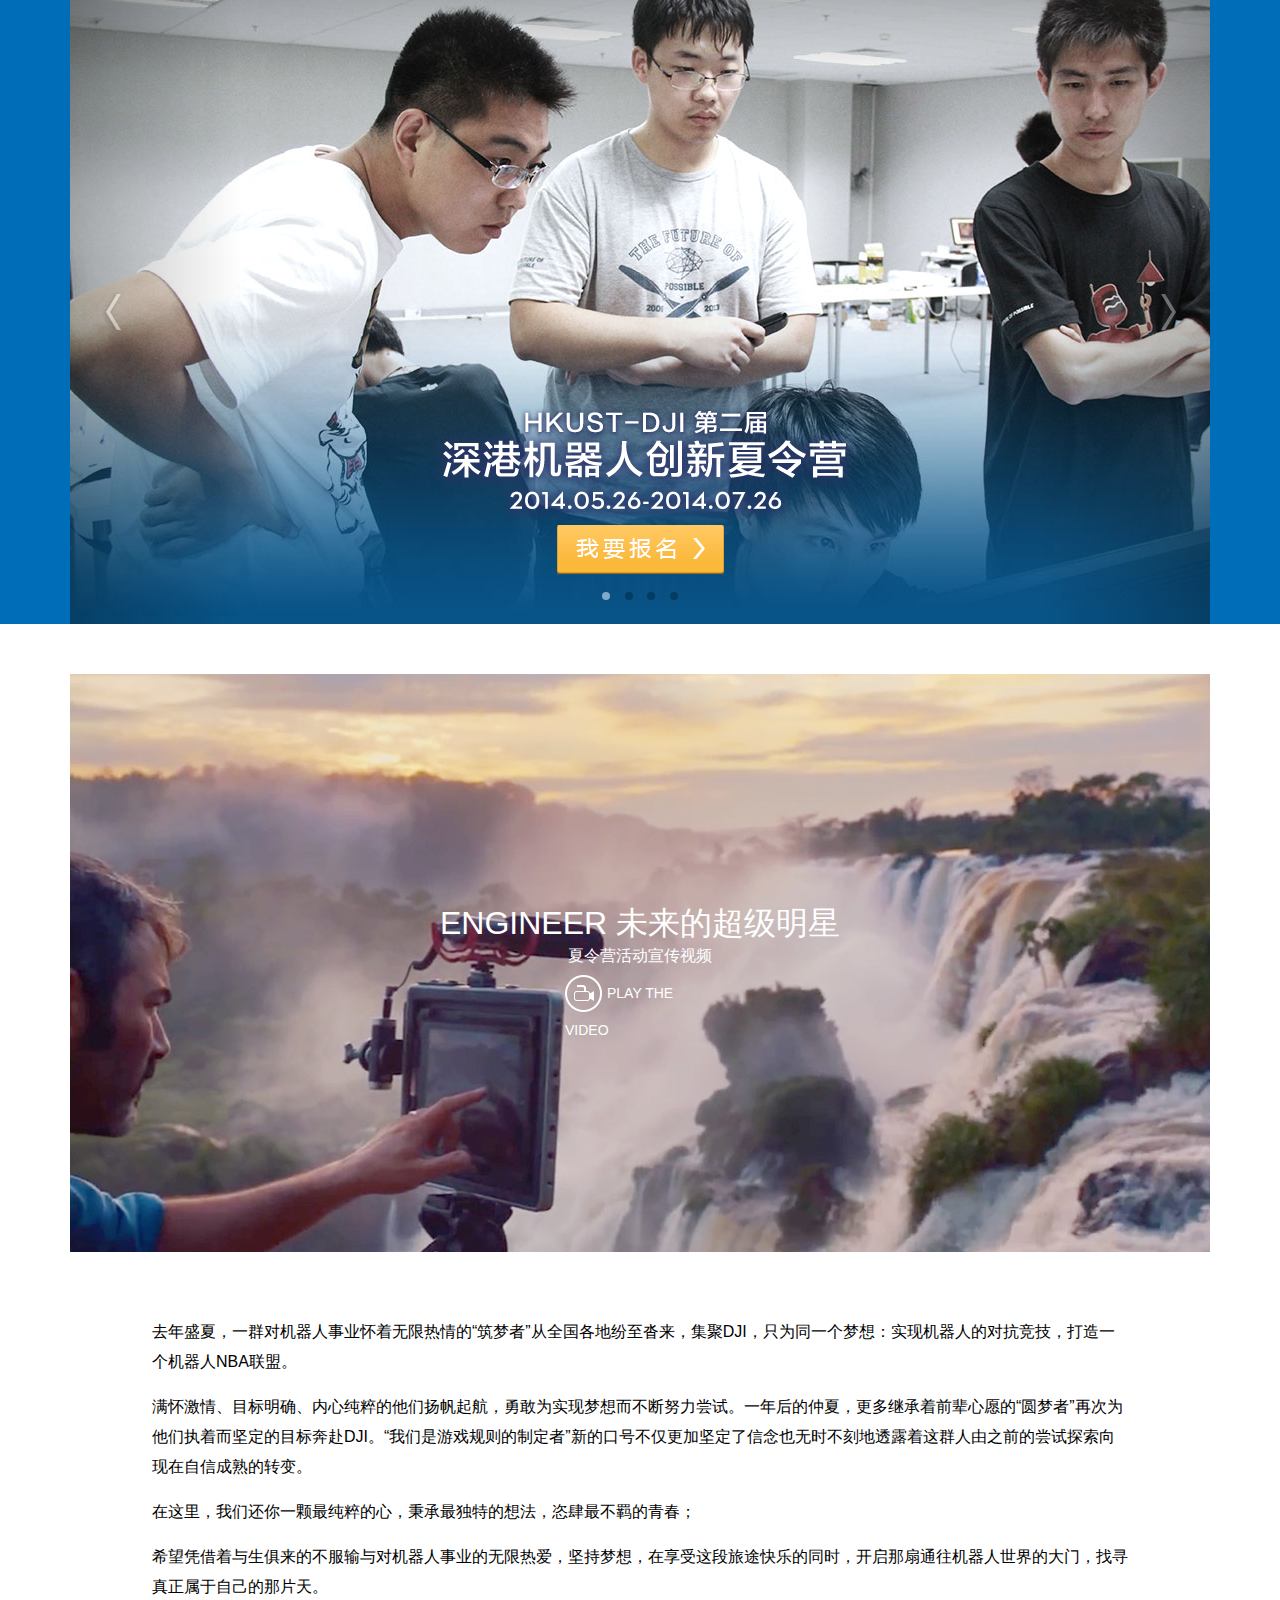
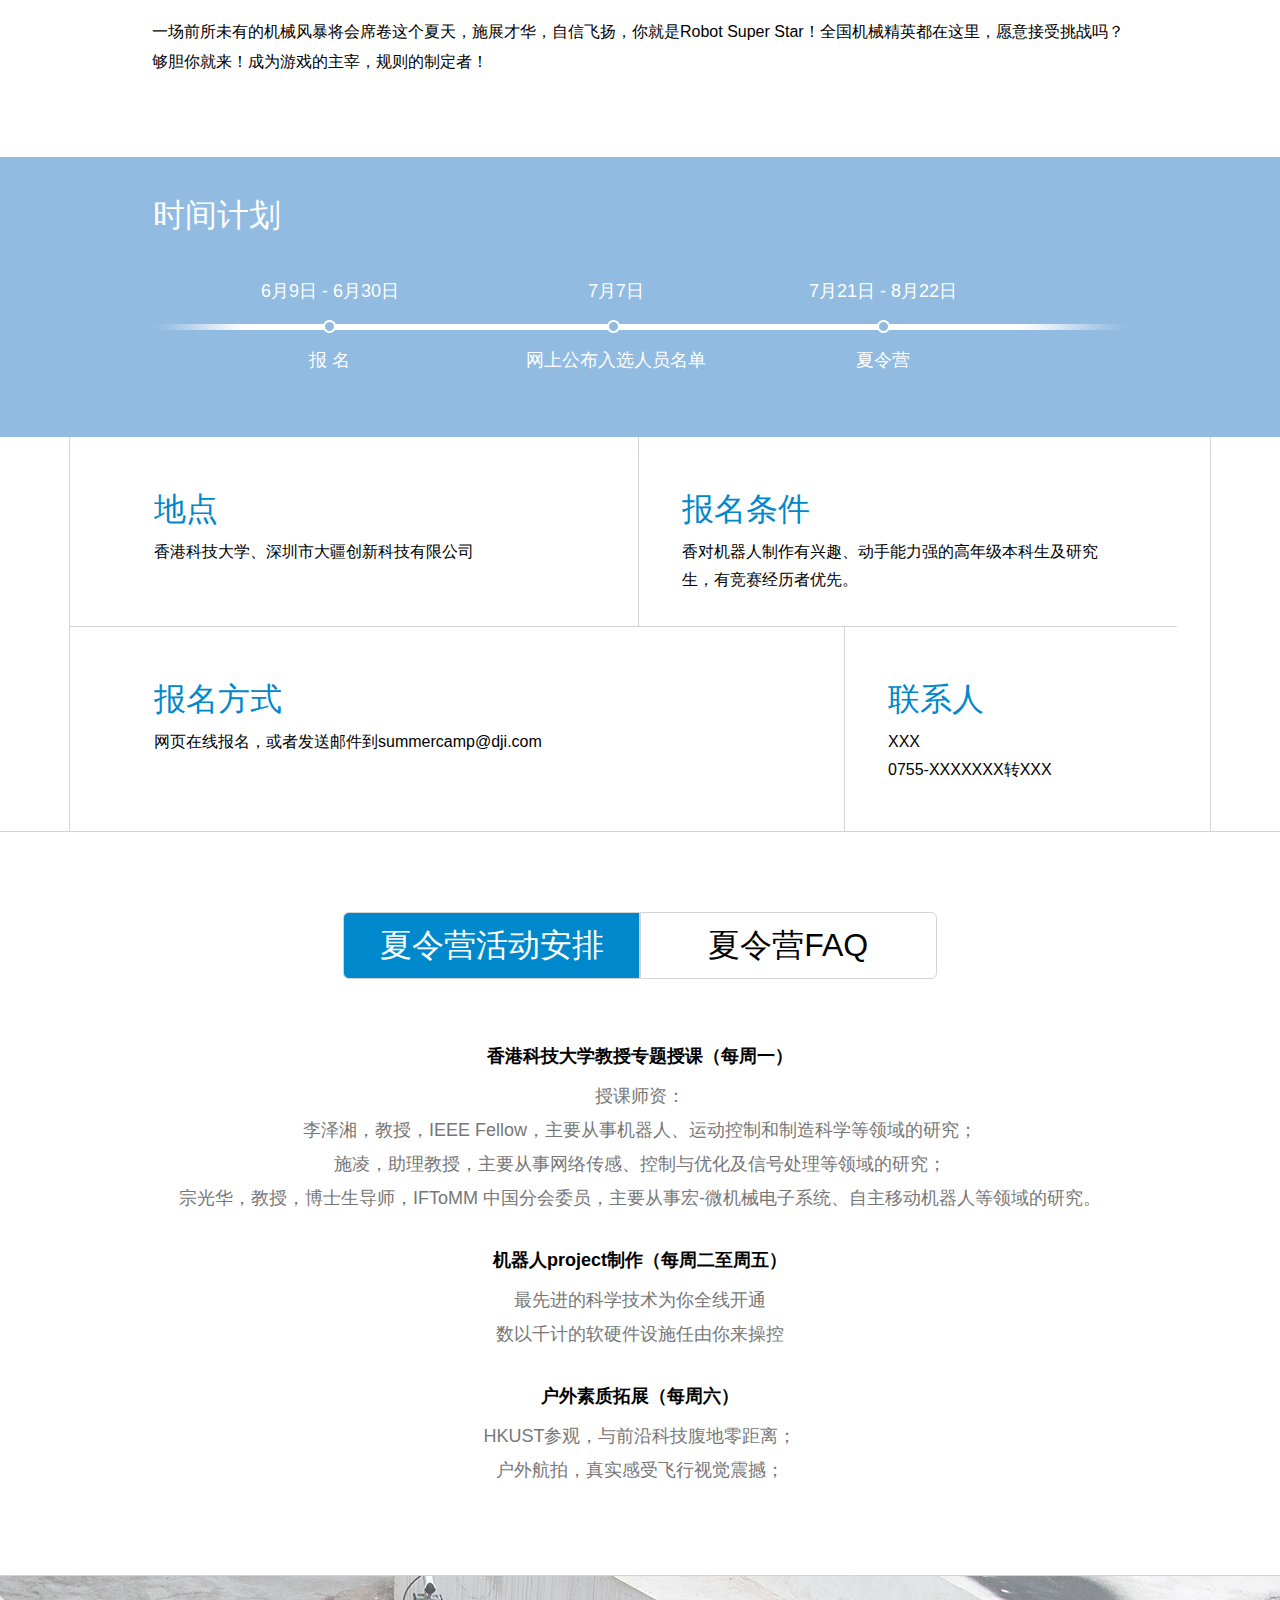
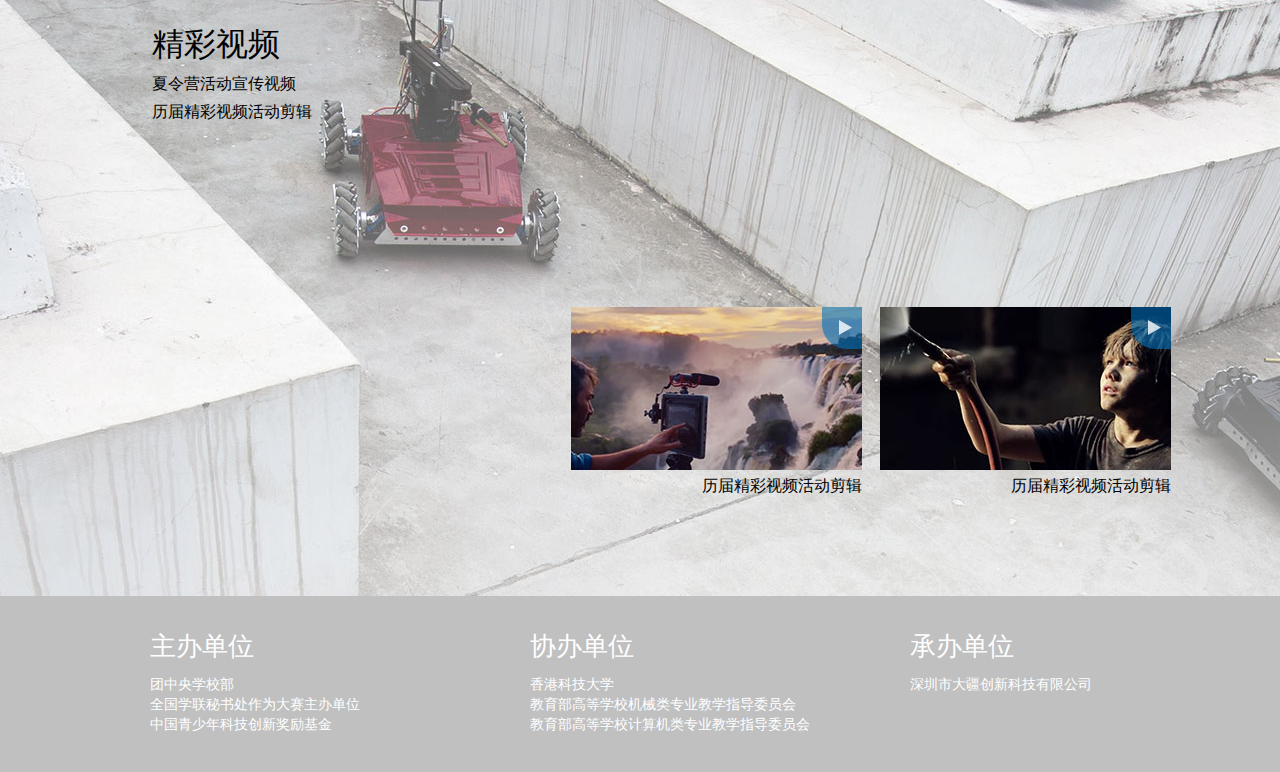
==== index.html @ 4da91de8 "html" ====
<!DOCTYPE HTML>
<html>
<head>
	<meta http-equiv="Content-Type" content="text/html; charset=utf-8" />
	<meta http-equiv="pragma" content="no-cache">
	<meta http-equiv="cache-control" content="no-store, must-revalidate">
	<meta http-equiv="expires" content="wed, 26 feb 1997 08:21:57 gmt">
	<meta http-equiv="expires" content="0">
	<meta name="author" content="jia.xu">
	<meta name="keywords" content="CreateDJI" />
	<meta name="description" content="CreateDJI" />
	<title>深港机器人创新夏令营</title>
	<link rel="stylesheet" href="css/style.css">
</head>
<body class="index">

	<div class="header">
		<div class="container">

			<div id="carousel-example-generic" class="carousel slide" data-ride="carousel">
			  <!-- Indicators -->
			  <ol class="carousel-indicators">
			    <li data-target="#carousel-example-generic" data-slide-to="0" class="active"></li>
			    <li data-target="#carousel-example-generic" data-slide-to="1"></li>
			    <li data-target="#carousel-example-generic" data-slide-to="2"></li>
			    <li data-target="#carousel-example-generic" data-slide-to="3"></li>
			  </ol>

			  <!-- Wrapper for slides -->
			  <div class="carousel-inner">
			    <div class="item active">
			      <img src="img/banner_1.jpg" alt="">
			    </div>
			    <div class="item">
			      <img src="img/banner_2.jpg" alt="">
			    </div>
			    <div class="item">
			      <img src="img/banner_3.jpg" alt="">
			    </div>
			    <div class="item">
			      <img src="img/banner_4.jpg" alt="">
			    </div>
			  </div>

			  <!-- Controls -->
			  <a class="left carousel-control" href="#carousel-example-generic" data-slide="prev">
			    <span class="spr glyphicon glyphicon-chevron-left"></span>
			  </a>
			  <a class="right carousel-control" href="#carousel-example-generic" data-slide="next">
			    <span class="spr glyphicon glyphicon-chevron-right"></span>
			  </a>
			</div>
			<span class="action-title"></span>
			<a class="spr action-btn" href="enter.html">我要报名</a>
		</div>
	</div>

	<div class="publicity">
		
		<div class="container">
			
			<div class="video_bg"><img src="img/video_bg_01.jpg"></div>
			<div class="title">
				Engineer 未来的超级明星
				<span>夏令营活动宣传视频</span>
				<a id="publicity_video_play" class="video-play"><i class="spr icon-video-play"></i>Play the video</a>
			</div>
			<div class="text">
				<p>去年盛夏，一群对机器人事业怀着无限热情的“筑梦者”从全国各地纷至沓来，集聚DJI，只为同一个梦想：实现机器人的对抗竞技，打造一个机器人NBA联盟。</p>满怀激情、目标明确、内心纯粹的他们扬帆起航，勇敢为实现梦想而不断努力尝试。一年后的仲夏，更多继承着前辈心愿的“圆梦者”再次为他们执着而坚定的目标奔赴DJI。“我们是游戏规则的制定者”新的口号不仅更加坚定了信念也无时不刻地透露着这群人由之前的尝试探索向<p>现在自信成熟的转变。</p>
				<p>在这里，我们还你一颗最纯粹的心，秉承最独特的想法，恣肆最不羁的青春；</p>
				<p>希望凭借着与生俱来的不服输与对机器人事业的无限热爱，坚持梦想，在享受这段旅途快乐的同时，开启那扇通往机器人世界的大门，找寻真正属于自己的那片天。</p>
				<p>一场前所未有的机械风暴将会席卷这个夏天，施展才华，自信飞扬，你就是Robot Super Star！全国机械精英都在这里，愿意接受挑战吗？够胆你就来！成为游戏的主宰，规则的制定者！</p>
			</div>

		</div>

	</div>

	<div class="time-line">
		<div class="container">
			<div class="time-line-bg"><img src="img/time-line.png"></div>
			<div class="title">时间计划</div>
			<div class="step step-1"><span class="time">6月9日 - 6月30日</span><span class="txt">报  名</span></div>
			<div class="step step-2"><span class="time">7月7日</span><span class="txt">网上公布入选人员名单</span></div>
			<div class="step step-3"><span class="time">7月21日 - 8月22日</span><span class="txt">夏令营</span></div>

		</div>
	</div>

	<div class="action-info">
		
		<div class="container">
			<ul class="txt-line">
				<li class="cell cell-1"><span class="tit">地点</span>香港科技大学、深圳市大疆创新科技有限公司</li>
				<li class="cell cell-2"><span class="tit">报名条件</span>香对机器人制作有兴趣、动手能力强的高年级本科生及研究生，有竞赛经历者优先。</li>
				<li class="cell cell-3"><span class="tit">报名方式</span>网页在线报名，或者发送邮件到summercamp@dji.com</li>
				<li class="cell cell-4"><span class="tit">联系人</span>XXX<br/>0755-XXXXXXX转XXX</li>
			</ul>
		</div>

	</div>

	<div class="arrange_faq active-arrange">
		
		<div class="container">
			<ul class="tab-nav">
				<li class="tab-arrange"><a class="js_tab_arrange">夏令营活动安排</a></li>
				<li class="tab-faq"><a class="js_tab_faq">夏令营FAQ</a></li>
			</ul>
			<div class="content arrange">
				<p>
					<strong>香港科技大学教授专题授课（每周一）</strong>
					授课师资：<br />
					李泽湘，教授，IEEE Fellow，主要从事机器人、运动控制和制造科学等领域的研究；<br />
					施凌，助理教授，主要从事网络传感、控制与优化及信号处理等领域的研究；<br />
					宗光华，教授，博士生导师，IFToMM 中国分会委员，主要从事宏-微机械电子系统、自主移动机器人等领域的研究。<br />
				</p>
				<p>
					<strong>机器人project制作（每周二至周五）</strong>
					最先进的科学技术为你全线开通<br />
					数以千计的软硬件设施任由你来操控<br />
				</p>
				<p>
					<strong>户外素质拓展（每周六）</strong>
					HKUST参观，与前沿科技腹地零距离；<br />
					户外航拍，真实感受飞行视觉震撼；<br />
				</p>
			</div>
			<div class="content faq">
				<dl>
					<dt>1.	报名参加夏令营对专业有要求吗？</dt>
					<dd>答：同学你好，本次夏令营面向的群体主要是对机器人制作有兴趣、动手能力强的全日制高年级本科生（三、四年级）及研究生。</dd>
					<dt>2.	我在哪里可以看到我的申请状态？</dt>
					<dd>答：同学你好，正常情况提交报名表后会提示你“申请已提交”，工作人员筛选后，会于7月7日在官方网页上公布入选人员名单。</dd>
					<dt>3.	夏令营的吃住状况如何？</dt>
					<dd>答：夏令营期间，主办方全程提供住宿（7月19日至8月24日），参加夏令营的同学无需携带被褥。伙食补贴标准为40元/人/天（不包含周六和周日），活动结束前，以现金方式发放给各位同学。</dd>
					<dt>4.	夏令营介绍中提到去香港，港澳通行证是否需要提前办理？</dt>
					<dd>答：同学你好，夏令营期间，主办方将组织各位同学到香港进行一系列活动，故需提前办理港澳通行证。夏令营开始后还未拿到通行证的同学，视为主动放弃香港地区活动。</dd>
					<dt>5.	参加夏令营的路费是我们自己承担么？</dt>
					<dd>答：同学你好，本次夏令营活动交通费补贴标准为：来程（XX地→深圳）单程车票：火车票补贴票价的80%，飞机票补贴票价的40%，补贴上限均为600元（RMB）；需要补贴的同学请保管好自己的火车票或机票行程单，到公司之后有我们统一处理；回程车票不予补助。</dd>
				</dl>
			</div>
		</div>

	</div>

	<div class="video-show">
		
		<div class="container">
			<div class="title">
				<span>精彩视频</span>
				夏令营活动宣传视频<br />
				历届精彩视频活动剪辑<br />
			</div>
			<ul class="video-list">
				<li class="video-cell">
					<a id="video_link_1" class="video-link">
						<img src="img/video_1.jpg" alt="">
						<span class="spr video-play-btn"></span>
					</a>
					<p>历届精彩视频活动剪辑</p>
				</li>
				<li class="video-cell">
					<a id="video_link_2" class="video-link">
						<img src="img/video_2.jpg" alt="">
						<span class="spr video-play-btn"></span>
					</a>
					<p>历届精彩视频活动剪辑</p>
				</li>
			</ul>
		</div>

	</div>

	<div class="footer">

		<div class="container">
			<ul>
				<li>
					<span>主办单位</span>
					团中央学校部<br />
					全国学联秘书处作为大赛主办单位<br />
					中国青少年科技创新奖励基金
				</li>
				<li>
					<span>协办单位</span>
					香港科技大学<br />
					教育部高等学校机械类专业教学指导委员会<br />
					教育部高等学校计算机类专业教学指导委员会
				</li>
				<li>
					<span>承办单位</span>
					深圳市大疆创新科技有限公司
				</li>
			</ul>
		</div>

	</div>

<div class="pop-mask"></div>

<div id="publicity_video" class="pop normal" style="top:100px;">
	<a class="spr pop-close"></a>
	<div class="pop-title">
		Engineer 未来的超级明星
	</div>
	<div class="pop-cont">
		<embed src="http://player.youku.com/player.php/sid/XNjk1MTI1NjEy/v.swf" allowFullScreen="true" quality="high" width="100%" height="572" align="middle" allowScriptAccess="always" type="application/x-shockwave-flash"></embed>
	</div>
</div>

<div id="video_show_1" class="pop normal" style="top:100px;">
	<a class="spr pop-close"></a>
	<div class="pop-title">
		历届精彩视频活动剪辑
	</div>
	<div class="pop-cont">
		<embed src="http://player.youku.com/player.php/sid/XNjk1MTI1NjEy/v.swf" allowFullScreen="true" quality="high" width="100%" height="572" align="middle" allowScriptAccess="always" type="application/x-shockwave-flash"></embed>
	</div>
</div>

<div id="video_show_2" class="pop normal" style="top:100px;">
	<a class="spr pop-close"></a>
	<div class="pop-title">
		历届精彩视频活动剪辑
	</div>
	<div class="pop-cont">
		<embed src="http://player.youku.com/player.php/sid/XNjk1MTI1NjEy/v.swf" allowFullScreen="true" quality="high" width="100%" height="572" align="middle" allowScriptAccess="always" type="application/x-shockwave-flash"></embed>
	</div>
</div>

</body>

<script type="text/javascript" src="js/jquery-1.11.0.min.js"></script>
<script type="text/javascript" src="js/carousel.js"></script>
<script type="text/javascript">
	
	$(document).ready(function(){
		$('.pop-mask').hide();
		$('.pop').hide();

		// tab切换
		$('.js_tab_arrange').click(function() {
			$('.arrange_faq').removeClass('active-faq')
			$('.arrange_faq').addClass('active-arrange');
		});
		$('.js_tab_faq').click(function() {
			$('.arrange_faq').removeClass('active-arrange')
			$('.arrange_faq').addClass('active-faq');
		});

		//  弹层展示
		$('#publicity_video_play').click(function() {
			$('.pop-mask').show();
			$('#publicity_video').show();
		});
		$('#video_link_1').click(function() {
			$('.pop-mask').show();
			$('#video_show_1').show();
		});
		$('#video_link_2').click(function() {
			$('.pop-mask').show();
			$('#video_show_2').show();
		});
		$('.pop-close').click(function() {
			$('.pop').hide();
			$('.pop-mask').hide();
		});

	});

</script>
</html>
---- css/style.css ----
/* web reset
------------------------------------ */
body,div,dl,dt,dd,ul,ol,li,pre,form,fieldset,input,textarea,p,blockquote,th,td{margin:0;padding:0;font-family:open sans,'微软雅黑',simsun,sans-serif;}
address,caption,cite,code,dfn,em,var{font-style:normal;font-weight:normal;}
ol,ul{list-style:none;}
caption,th{text-align:left;}
q:before,q:after{content:'';}
abbr,acronym{border:0;}
h1, h2, h3, h4, h5, h6{font-style:normal;font-weight:normal;}
optgroup{font-weight:normal;}
abbr,acronym{border-bottom:1px dotted #000;cursor:help;}
em{font-style:italic;}
del{text-decoration:line-through;}
ol li{margin-left:24px;list-style:decimal outside;}
dl dd{margin-left:1em;}th{font-weight:bold;text-align:center;}
caption{margin-bottom:.5em;text-align:center;}
sup{vertical-align:super;}
sub{vertical-align:sub;}
button,input[type="checkbox"],input[type="radio"],input[type="reset"],input[type="submit"]{padding:0px;}
img{display:block;}
a{cursor:pointer;text-decoration:none;}

/* 主要样式 */
.container{position:relative;width:1140px;margin:0 auto;}
.spr{background:url(../img/spr.png) no-repeat;}

.header{width:100%;background-color:#006db8;overflow:hidden;}
.header .banner{width:100%;height:100%;}
.header .action-btn{position:absolute;top:525px;left:50%;width:167px;height:50px;margin-left:-83px;line-height:300px;overflow:hidden;z-index:11;}
.header .action-title{position:absolute;top:368px;left:50%;width:490px;height:190px;margin-left:-245px;line-height:300px;overflow:hidden;background:url(../img/action_title.png) no-repeat;z-index:10;}

.publicity{width:100%;padding-top:50px;}
.publicity .video_bg{width:100%;height:578px;}
.publicity .title{position:absolute;top:228px;width:100%;font-size:32px;text-transform:uppercase;color:#fff;text-align:center;}
.publicity .title span{display:block;width:100%;font-size:16px;}
.publicity .video-play{display:block;width:150px;height:37px;margin:8px auto;line-height:37px;font-size:14px;text-align:left;}
.publicity .video-play .icon-video-play{display:inline-block;float:left;width:37px;height:37px;margin-right:5px;background-position: 0 -51px;}

.publicity .text{padding:65px 82px;line-height:30px;}
.publicity .text p{margin-bottom:15px;}

.time-line{width:100%;height:280px;background-color:#91bbe1;}
.time-line .title{position:absolute;top:37px;left:83px;font-size:32px;color:#FFF;}
.time-line .step{position:absolute;top:122px;width:200px;color:#FFF;font-size:18px;text-align:center;}
.time-line .step span{display:block;width:100%;}
.time-line .step .time{margin-bottom:45px;}
.time-line .step.step-1{left:160px;}
.time-line .step.step-2{left:446px;}
.time-line .step.step-3{left:713px;}

.action-info{width:100%;height:394px;border-bottom:1px solid #D4D4D4;}
.action-info .container{height:100%;border:1px solid #D4D4D4;border-top:none;border-bottom:none;}
.action-info .txt-line{width:100%;overflow:hidden;}
.action-info .cell{display:inline-block;float:left;font-size:16px;line-height:28px;}
.action-info .cell-1,
.action-info .cell-2{height:131px;border-bottom:1px solid #D4D4D4;overflow:hidden;}
.action-info .cell-1{width:424px;padding:58px 60px 0 84px;border-right:1px solid #D4D4D4;}
.action-info .cell-2{width:425px;padding:58px 70px 0 43px;}
.action-info .cell-3,
.action-info .cell-4{height:147px;}
.action-info .cell-3{width:630px;padding:58px 60px 0 84px;border-right:1px solid #D4D4D4;}
.action-info .cell-4{width:251px;padding:58px 70px 0 43px;}
.action-info .tit{display:block;width:100%;margin-bottom:15px;font-size:32px;color:#0088CC;}

.arrange_faq{width:100%;min-height:640px;_height:640px;padding-top:80px;}
.arrange_faq .tab-nav{text-align:center;}
.arrange_faq .tab-nav li{display:inline-block;width:295px;height:65px;background-color:#fff;border:1px solid #d4d4d4;line-height:65px;}
.arrange_faq .tab-nav li a{display:block;width:100%;height:100%;font-size:32px;color:#000;}
.arrange_faq .tab-nav li.tab-arrange{margin-right:-3px;border-top-left-radius:6px;border-bottom-left-radius:6px;}
.arrange_faq .tab-nav li.tab-faq{margin-left:-2px;border-top-right-radius:6px;border-bottom-right-radius:6px;}

.arrange_faq.active-arrange .tab-arrange,
.arrange_faq.active-faq .tab-faq{background-color:#0088cc;}
.arrange_faq.active-arrange .tab-arrange a,
.arrange_faq.active-faq .tab-faq a{color:#FFF;}

.arrange_faq .content{display:none;padding:60px 0;font-size:18px;line-height:34px;color:#777;}
.arrange_faq .content p{margin-bottom:28px;}
.arrange_faq .content strong{display:block;padding-bottom:6px;color:#000;}
.arrange_faq .content.arrange{text-align:center;}
.arrange_faq .content.faq dl{width:80%;margin:0 auto;text-align:center;}
.arrange_faq .content.faq dt{font-weight:bold;color:#000;}
.arrange_faq .content.faq dd{margin-bottom:28px;text-align:left;}

.arrange_faq.active-arrange .content.arrange,
.arrange_faq.active-faq .content.faq{display:block;}

.video-show{width:100%;height:621px;background:url(../img/video_bg_02.jpg) no-repeat top center;}
.video-show .container{height:100%;}
.video-show .title{position:absolute;top:55px;left:82px;font-size:16px;line-height:28px;}
.video-show .title span{display:block;width:100%;font-size:32px;margin-bottom:12px;}

.video-show .video-list{position:absolute;top:332px;left:483px;width:618px;height:185px;}
.video-show .video-list li{position:relative;display:inline-block;float:left;width:291px;margin-left:18px;}
.video-show .video-list a{display:block;width:100%;height:163px;overflow:hidden;}
.video-show .video-list p{padding-top:6px;text-align:right;}
.video-show .video-list .video-play-btn{display:block;position:absolute;top:0px;right:0px;width:40px;height:42px;background-position:-127px -51px;}
/*.video-show .video-cell:hover .video-play-btn{display:block;}*/

.form-content{width:100%;padding:97px 0 58px 0;}
.form-content .container{width:1136px;border:2px solid #177abe;}
.form-content .form-warp{padding:33px;border:1px solid #a3c6e6;overflow:hidden;}
.form-content .form-line{float:left;width:100%;overflow:hidden;}
.form-content .form-line.left{width:666px;}
.form-content .form-line.right{width:376px;}
.form-content .form-control{height:30px;}

.form-content .form-group{float:left;padding:21px 0;line-height:30px;}
.form-content .form-group input[type='text']{height:30px;}
.form-content .control-label{display:inline-block;font-size:20px;padding-left:16px;}
.form-content table{padding-top:23px;}
.form-content th{height:68px;text-align:center;vertical-align:middle;font-size:20px;font-weight:normal;}
.form-content td{padding-bottom:12px;text-align:center;}
.form-content td input{height:38px;}
.form-content .right-border{border-right:2px solid #fff;}
.form-content .last{padding-bottom:43px;}
.form-content .checkbox-line{margin-right:15px;overflow:hidden;cursor:pointer;line-height:0px;font-size:20px;}
.form-content .checkbox-line input[type='checkbox']{width:18px;height:18px;vertical-align:middle;background:#fff;}
.form-content .submit-btn{display:block;width:173px;height:46px;margin:70px auto 0 auto;line-height:44px;text-align:center;font-size:28px;background-color:#91bbe1;color:#FFF;}

.footer{width:100%;height:176px;background-color:#C0C0C0;}
.footer ul{padding-top:40px;}
.footer li{float:left;width:300px;margin-left:80px;color:#FFF;font-size:14px;line-height:20px;}
.footer li span{display:block;margin-bottom:18px;font-size:26px;}

.pop-mask{position:fixed;top:0px;left:0px;width:100%;height:100%;background:#000;opacity:.8;filter: Alpha(opacity=80);z-index: 99998;}

.pop.small{width: 642px;margin-left:-321px;}
.pop.normal{width: 800px;margin-left:-400px;}
.pop.large{width: 998px;margin-left:-499px;}
.pop{position:fixed;top:10%;left:50%;padding: 25px;background-color:#FFFFFF;color: #626262;z-index: 99999;}
.pop .pop-close{position: absolute;right: 10px;top: 12px;width:13px;height:13px;font-size: 18px;color: #9f9f9f;background-position:-112px -51px;}
.pop .pop-title{width: 100%;margin-top:-11px;text-transform: uppercase;font-size: 18px;font-weight: bold;}

.pop .pop-cont{padding: 14px 0 0 0;}
.pop .pop-cont-title{margin-bottom: 8px;font-size:25px; font-weight: bold;text-align:center;}
.pop .pop-cont-text,
.pop .pop-cont-other{line-height: 20px;text-align:center;line-height:36px;font-size:22px;}
.pop .pop-cont-other{margin-top: 8px;}

.pop .pop-btns{width: 100%;padding:50px 0 25px 0;text-align: center;}
.pop .pop-btns .button{padding:5px 25px;border:1px solid #FFF;}

.pop.blue{background-color:#91bbe1;color:#FFFFFF;}

.carousel {
  position: relative;
}

.carousel-inner {
  position: relative;
  width: 100%;
  overflow: hidden;
}

.carousel-inner > .item {
  position: relative;
  display: none;
  -webkit-transition: 0.6s ease-in-out all;
          transition: 0.6s ease-in-out all;
}

.carousel-inner > .item > img,
.carousel-inner > .item > a > img {
  display: block;
  height: auto;
  max-width: 100%;
  line-height: 1;
}

.carousel-inner > .active,
.carousel-inner > .next,
.carousel-inner > .prev {
  display: block;
}

.carousel-inner > .active {
  left: 0;
}

.carousel-inner > .next,
.carousel-inner > .prev {
  position: absolute;
  top: 0;
  width: 100%;
}

.carousel-inner > .next {
  left: 100%;
}

.carousel-inner > .prev {
  left: -100%;
}

.carousel-inner > .next.left,
.carousel-inner > .prev.right {
  left: 0;
}

.carousel-inner > .active.left {
  left: -100%;
}

.carousel-inner > .active.right {
  left: 100%;
}

.carousel-control {
  position: absolute;
  top: 0;
  bottom: 0;
  left: 0;
  width: 15%;
  font-size: 20px;
  color: #ffffff;
  text-align: center;
  text-shadow: 0 1px 2px rgba(0, 0, 0, 0.6);
  opacity: 0.5;
  filter: alpha(opacity=50);
}

.carousel-control.left {
  background-image: -webkit-linear-gradient(left, color-stop(rgba(0, 0, 0, 0.5) 0), color-stop(rgba(0, 0, 0, 0.0001) 100%));
  background-image: linear-gradient(to right, rgba(0, 0, 0, 0.5) 0, rgba(0, 0, 0, 0.0001) 100%);
  background-repeat: repeat-x;
  filter: progid:DXImageTransform.Microsoft.gradient(startColorstr='#80000000', endColorstr='#00000000', GradientType=1);
}

.carousel-control.right {
  right: 0;
  left: auto;
  background-image: -webkit-linear-gradient(left, color-stop(rgba(0, 0, 0, 0.0001) 0), color-stop(rgba(0, 0, 0, 0.5) 100%));
  background-image: linear-gradient(to right, rgba(0, 0, 0, 0.0001) 0, rgba(0, 0, 0, 0.5) 100%);
  background-repeat: repeat-x;
  filter: progid:DXImageTransform.Microsoft.gradient(startColorstr='#00000000', endColorstr='#80000000', GradientType=1);
}

.carousel-control:hover,
.carousel-control:focus {
  color: #ffffff;
  text-decoration: none;
  outline: none;
  opacity: 0.9;
  filter: alpha(opacity=90);
}

.carousel-control .icon-prev,
.carousel-control .icon-next,
.carousel-control .glyphicon-chevron-left,
.carousel-control .glyphicon-chevron-right {
  position: absolute;
  width:24px;
  height:43px;
  top: 50%;
  margin-top:-21px;
  z-index: 5;
  display: inline-block;
}

.carousel-control .icon-prev,
.carousel-control .glyphicon-chevron-left {
  left: 30px;
  background-position:-41px -50px;
}

.carousel-control .icon-next,
.carousel-control .glyphicon-chevron-right {
  right: 30px;
  background-position:-68px -50px;
}

.carousel-control .icon-prev,
.carousel-control .icon-next {
  width: 20px;
  height: 20px;
  margin-top: -10px;
  margin-left: -10px;
  font-family: serif;
}

.carousel-control .icon-prev:before {
  content: '\2039';
}

.carousel-control .icon-next:before {
  content: '\203a';
}

.carousel-indicators {
  position: absolute;
  bottom: 10px;
  left: 50%;
  z-index: 15;
  width: 60%;
  padding-left: 0;
  margin-left: -30%;
  text-align: center;
  list-style: none;
}

.carousel-indicators li {
  display: inline-block;
  width: 8px;
  height: 8px;
  margin:0 5px;
  text-indent: -999px;
  cursor: pointer;
  background-color: #063d63 \9;
  background-color: rgba(2, 50, 83, .7);
  border: none;
  border-radius: 10px;
}

.carousel-indicators .active {
  background-color: #7faccb \9;
  background-color: rgba(176,210,233,.7);
}

.carousel-caption {
  position: absolute;
  right: 15%;
  bottom: 20px;
  left: 15%;
  z-index: 10;
  padding-top: 20px;
  padding-bottom: 20px;
  color: #ffffff;
  text-align: center;
  text-shadow: 0 1px 2px rgba(0, 0, 0, 0.6);
}

.carousel-caption .btn {
  text-shadow: none;
}

@media screen and (min-width: 768px) {
  .carousel-control .glyphicons-chevron-left,
  .carousel-control .glyphicons-chevron-right,
  .carousel-control .icon-prev,
  .carousel-control .icon-next {
    width: 30px;
    height: 30px;
    margin-top: -15px;
    margin-left: -15px;
    font-size: 30px;
  }
  .carousel-caption {
    right: 20%;
    left: 20%;
    padding-bottom: 30px;
  }
  .carousel-indicators {
    bottom: 20px;
  }
}
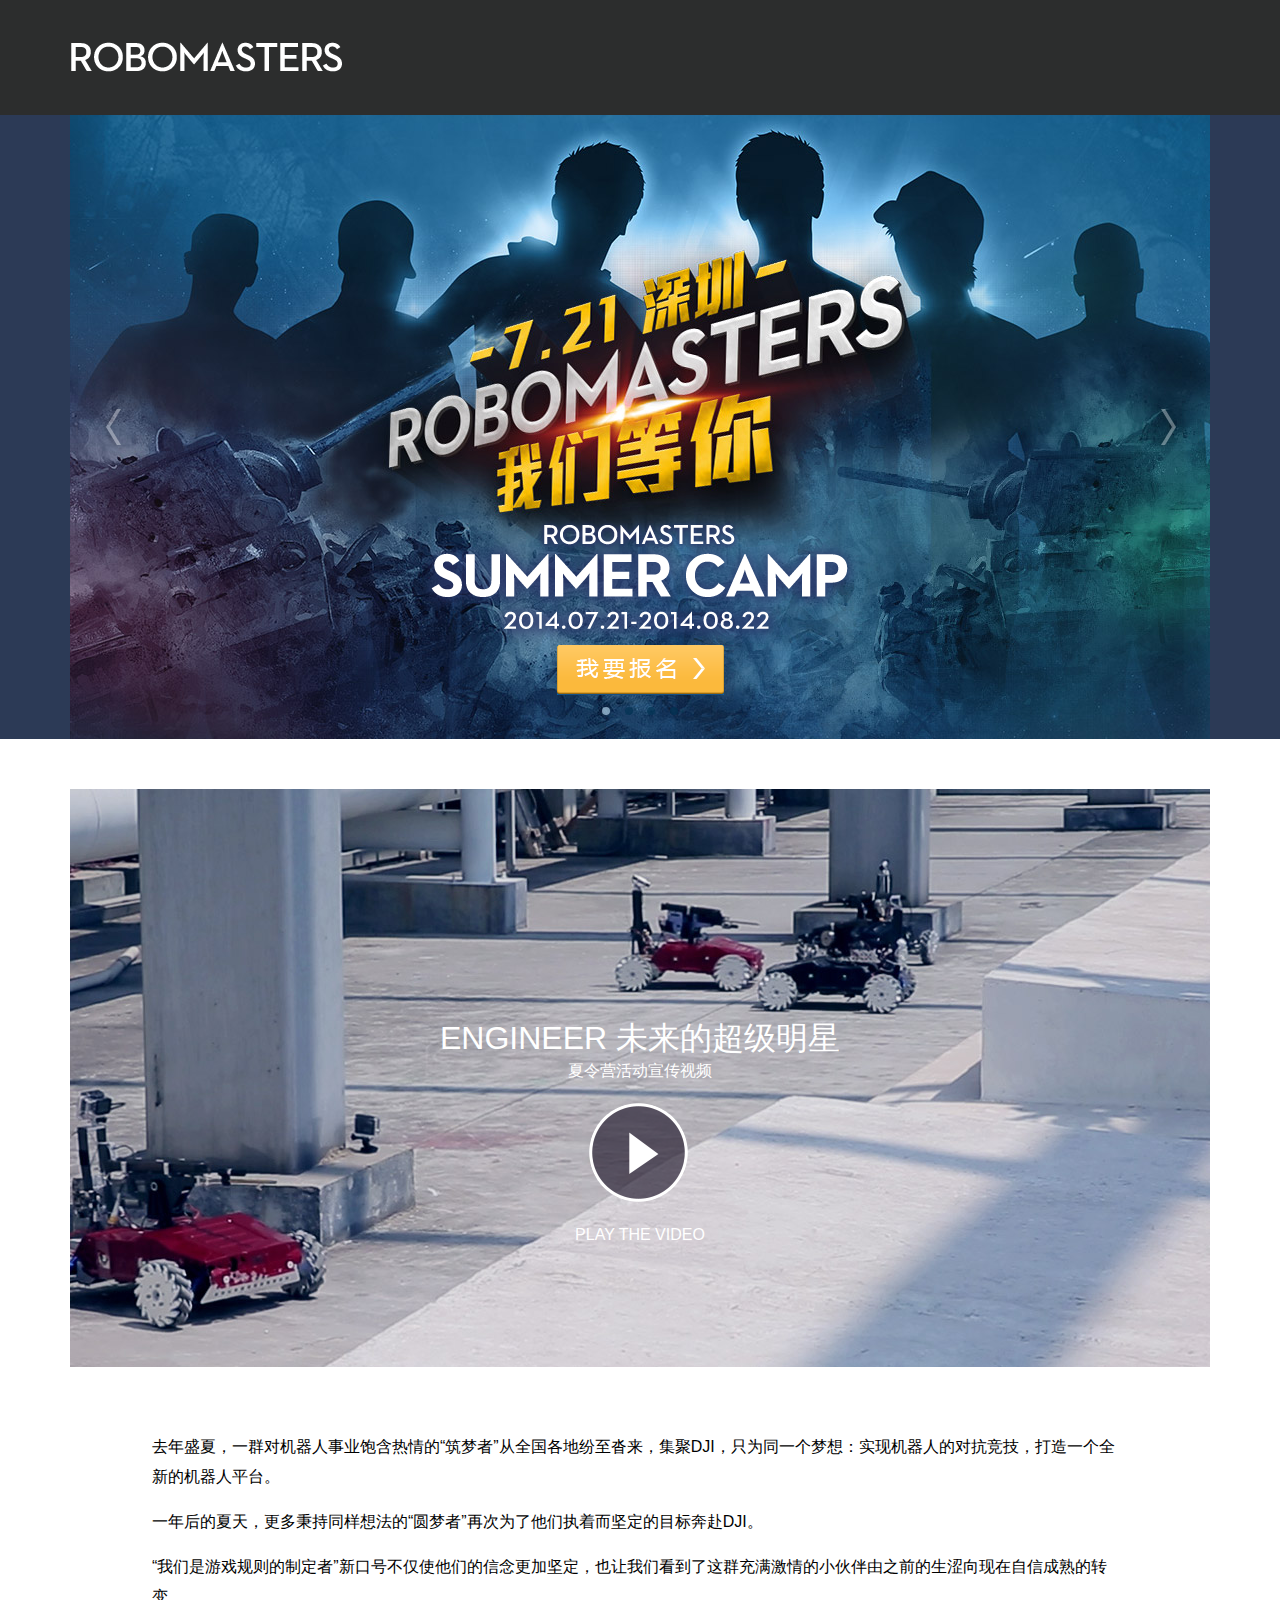
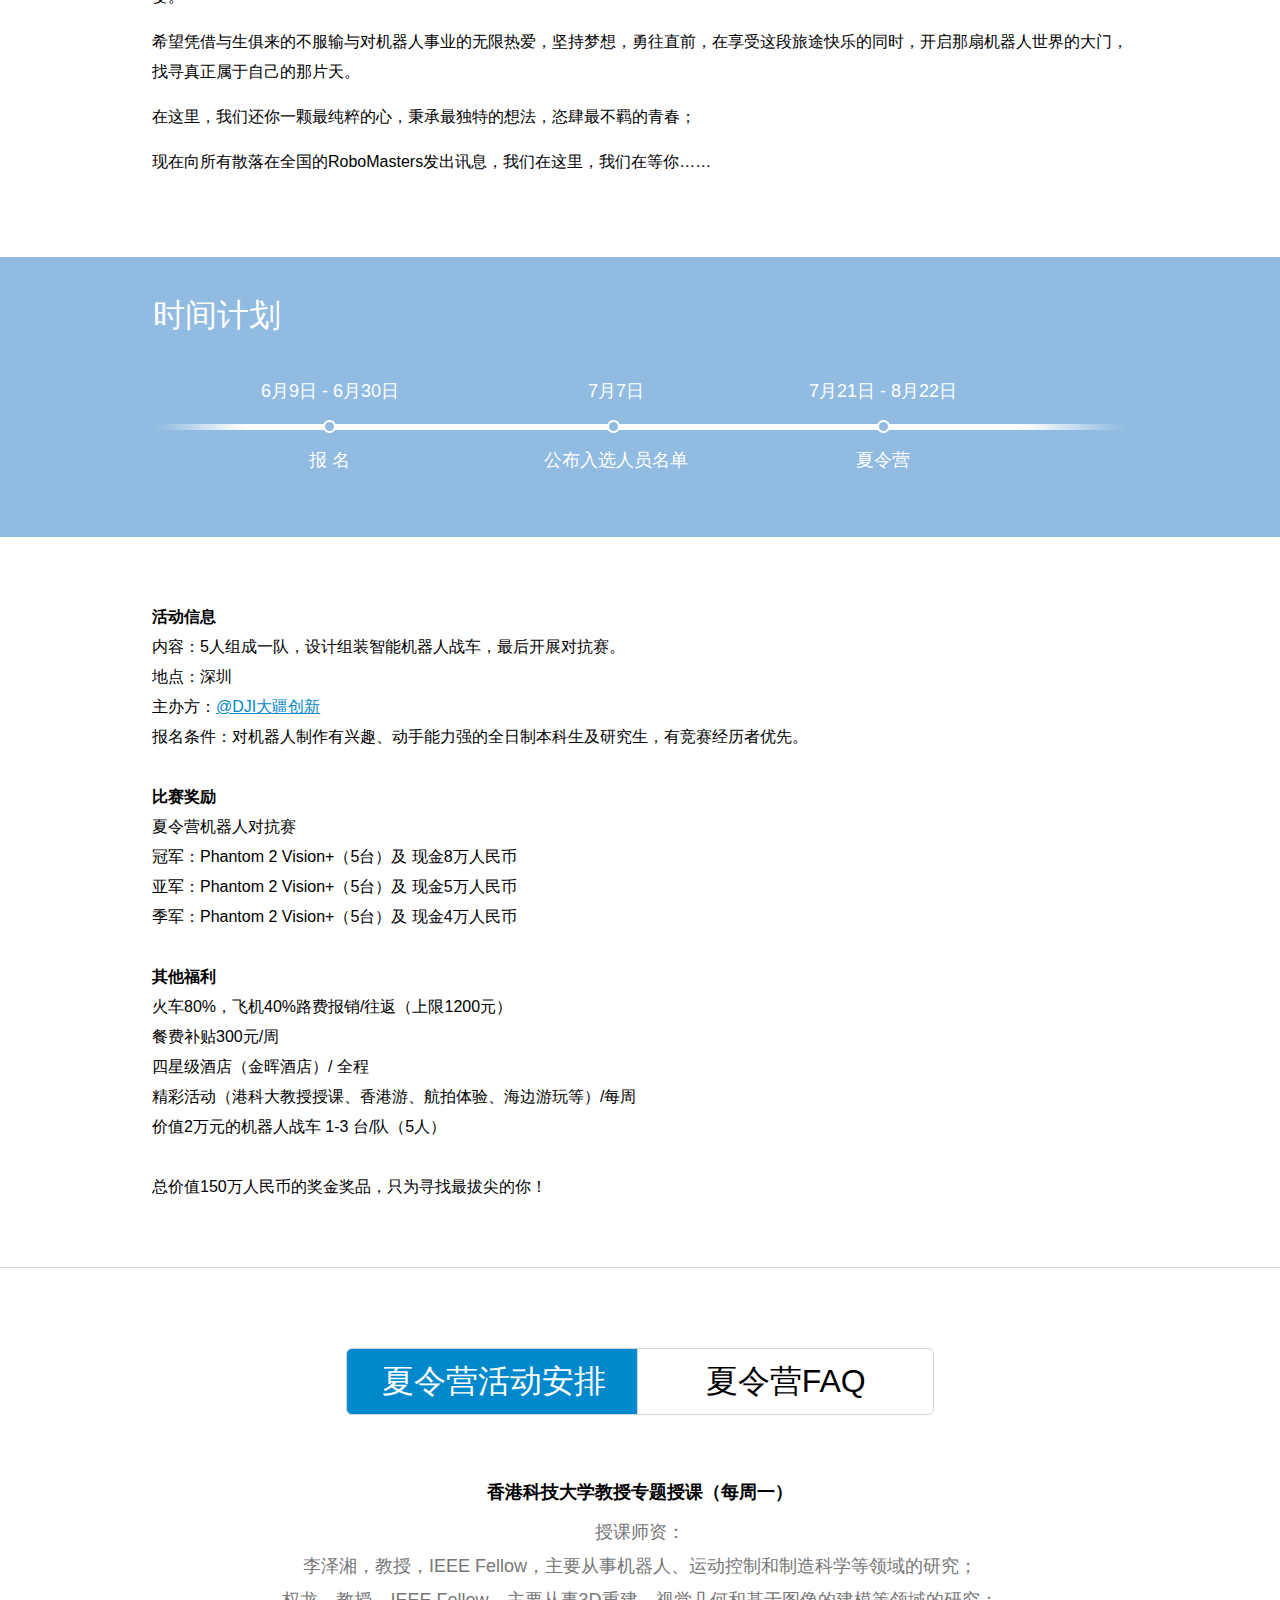
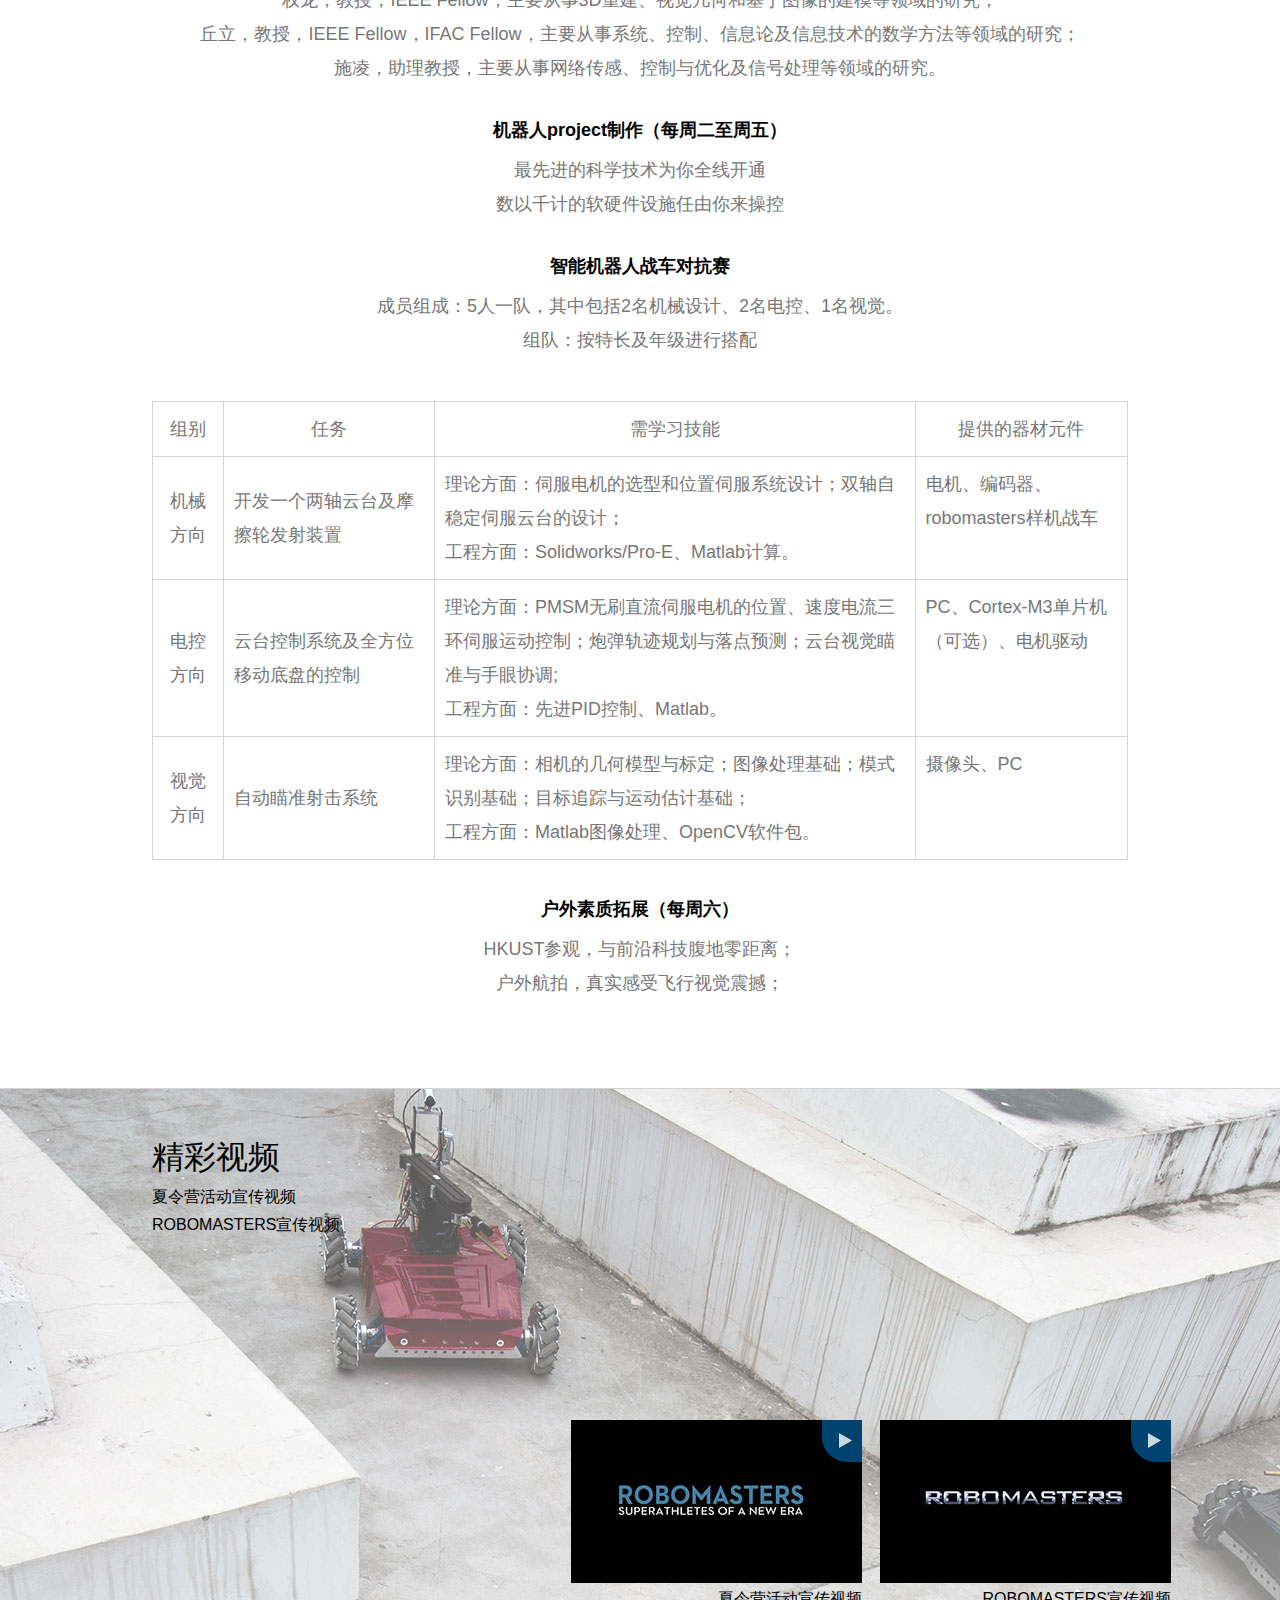
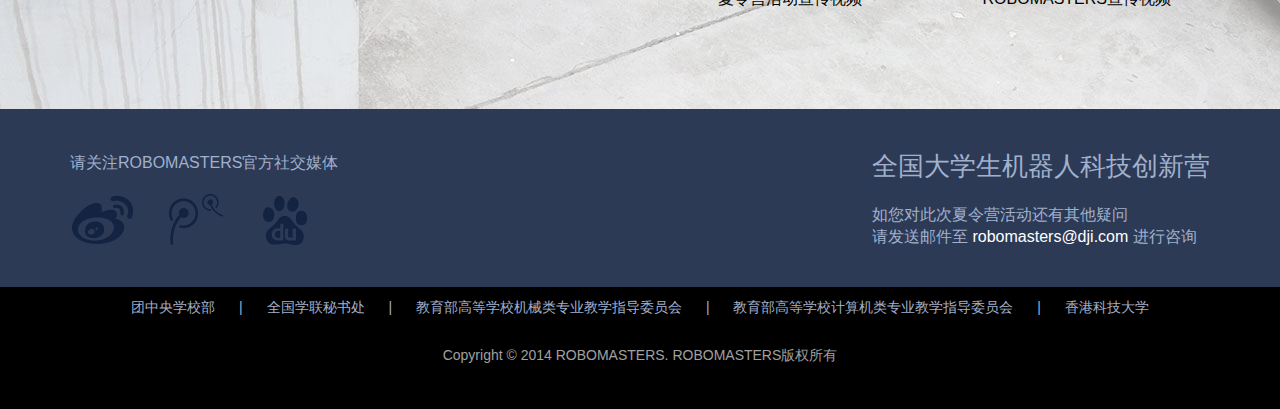
==== commit 74c75b42: "html" ====
--- a/index.html
+++ b/index.html
@@ -6,15 +6,36 @@
 	<meta http-equiv="cache-control" content="no-store, must-revalidate">
 	<meta http-equiv="expires" content="wed, 26 feb 1997 08:21:57 gmt">
 	<meta http-equiv="expires" content="0">
+	<meta name="viewport" content="width=1140">
 	<meta name="author" content="jia.xu">
 	<meta name="keywords" content="CreateDJI" />
 	<meta name="description" content="CreateDJI" />
 	<title>深港机器人创新夏令营</title>
+	<!-- <link rel="stylesheet" href="css/bootstrap.min.css"> -->
 	<link rel="stylesheet" href="css/style.css">
+	<!-- Avoid IE that lte 7 -->
+	<script>
+        var ua = window.navigator.userAgent,
+            IEReg = /MSIE (\d+)/,
+            IEVersion = ua.match(IEReg) ? ~~ua.match(IEReg)[1] : 100,
+            IDevice = /(iPhone|iPad|iPod)/i,
+            ADevice = /(Android)/i,
+            UcDevice = /(UCBrowser)/i,
+            isIDevice = IDevice.test(ua),
+            isADevice = ADevice.test(ua),
+            isUcDevice = UcDevice.test(ua);
+        if(IEVersion <= 7) location.href = 'http://www.dji.com/upgrade';
+	</script>
 </head>
 <body class="index">
 
 	<div class="header">
+		<div class="container">
+			<span class="logo"><img src="img/logo.png"></span>
+		</div>
+	</div>
+
+	<div class="banner">
 		<div class="container">
 
 			<div id="carousel-example-generic" class="carousel slide" data-ride="carousel">
@@ -50,7 +71,7 @@
 			    <span class="spr glyphicon glyphicon-chevron-right"></span>
 			  </a>
 			</div>
-			<span class="action-title"></span>
+			<span class="action-title" style="top:405px;"></span>
 			<a class="spr action-btn" href="enter.html">我要报名</a>
 		</div>
 	</div>
@@ -63,13 +84,15 @@
 			<div class="title">
 				Engineer 未来的超级明星
 				<span>夏令营活动宣传视频</span>
-				<a id="publicity_video_play" class="video-play"><i class="spr icon-video-play"></i>Play the video</a>
+				<a id="publicity_video_play" class="video-play"><i class="icon-video-play"></i><span class="btn-text">Play the video</span></a>
 			</div>
 			<div class="text">
-				<p>去年盛夏，一群对机器人事业怀着无限热情的“筑梦者”从全国各地纷至沓来，集聚DJI，只为同一个梦想：实现机器人的对抗竞技，打造一个机器人NBA联盟。</p>满怀激情、目标明确、内心纯粹的他们扬帆起航，勇敢为实现梦想而不断努力尝试。一年后的仲夏，更多继承着前辈心愿的“圆梦者”再次为他们执着而坚定的目标奔赴DJI。“我们是游戏规则的制定者”新的口号不仅更加坚定了信念也无时不刻地透露着这群人由之前的尝试探索向<p>现在自信成熟的转变。</p>
-				<p>在这里，我们还你一颗最纯粹的心，秉承最独特的想法，恣肆最不羁的青春；</p>
-				<p>希望凭借着与生俱来的不服输与对机器人事业的无限热爱，坚持梦想，在享受这段旅途快乐的同时，开启那扇通往机器人世界的大门，找寻真正属于自己的那片天。</p>
-				<p>一场前所未有的机械风暴将会席卷这个夏天，施展才华，自信飞扬，你就是Robot Super Star！全国机械精英都在这里，愿意接受挑战吗？够胆你就来！成为游戏的主宰，规则的制定者！</p>
+				<P>去年盛夏，一群对机器人事业饱含热情的“筑梦者”从全国各地纷至沓来，集聚DJI，只为同一个梦想：实现机器人的对抗竞技，打造一个全新的机器人平台。</P>
+				<P>一年后的夏天，更多秉持同样想法的“圆梦者”再次为了他们执着而坚定的目标奔赴DJI。</P>
+				<P>“我们是游戏规则的制定者”新口号不仅使他们的信念更加坚定，也让我们看到了这群充满激情的小伙伴由之前的生涩向现在自信成熟的转变。</P>
+				<P>希望凭借与生俱来的不服输与对机器人事业的无限热爱，坚持梦想，勇往直前，在享受这段旅途快乐的同时，开启那扇机器人世界的大门，找寻真正属于自己的那片天。</P>
+				<P>在这里，我们还你一颗最纯粹的心，秉承最独特的想法，恣肆最不羁的青春；</P>
+				<P>现在向所有散落在全国的RoboMasters发出讯息，我们在这里，我们在等你……</P>
 			</div>
 
 		</div>
@@ -81,7 +104,7 @@
 			<div class="time-line-bg"><img src="img/time-line.png"></div>
 			<div class="title">时间计划</div>
 			<div class="step step-1"><span class="time">6月9日 - 6月30日</span><span class="txt">报  名</span></div>
-			<div class="step step-2"><span class="time">7月7日</span><span class="txt">网上公布入选人员名单</span></div>
+			<div class="step step-2"><span class="time">7月7日</span><span class="txt">公布入选人员名单</span></div>
 			<div class="step step-3"><span class="time">7月21日 - 8月22日</span><span class="txt">夏令营</span></div>
 
 		</div>
@@ -90,12 +113,34 @@
 	<div class="action-info">
 		
 		<div class="container">
-			<ul class="txt-line">
-				<li class="cell cell-1"><span class="tit">地点</span>香港科技大学、深圳市大疆创新科技有限公司</li>
-				<li class="cell cell-2"><span class="tit">报名条件</span>香对机器人制作有兴趣、动手能力强的高年级本科生及研究生，有竞赛经历者优先。</li>
-				<li class="cell cell-3"><span class="tit">报名方式</span>网页在线报名，或者发送邮件到summercamp@dji.com</li>
-				<li class="cell cell-4"><span class="tit">联系人</span>XXX<br/>0755-XXXXXXX转XXX</li>
-			</ul>
+			<!-- <ul class="txt-line">
+				<li class="cell cell-1"><span class="tit">地点</span>深圳市大疆创新科技有限公司</li>
+				<li class="cell cell-2"><span class="tit">报名条件</span>对机器人制作有兴趣、动手能力强的高年级本科生及研究生，有竞赛经历者优先。</li>
+				<li class="cell cell-3"><span class="tit">报名方式</span>网页在线报名，或者发送邮件到robomasters@dji.com</li>
+				<li class="cell cell-4"><span class="tit">报名咨询方式</span>咨询电话：18219177756 <br/>咨询QQ：2880600202</li>
+			</ul> -->
+			<div class="text">
+				<p><b>活动信息</b></p>
+				<p>内容：5人组成一队，设计组装智能机器人战车，最后开展对抗赛。</p>
+				<p>地点：深圳</p>
+				<p>主办方：<a href="http://weibo.com/DJIChina" target="_blank">@DJI大疆创新</a></p>
+				<p>报名条件：对机器人制作有兴趣、动手能力强的全日制本科生及研究生，有竞赛经历者优先。 </p>
+				<br>
+				<p><b>比赛奖励</b></p>
+				<p>夏令营机器人对抗赛</p>
+				<p>冠军：Phantom 2 Vision+（5台）及 现金8万人民币</p>
+				<p>亚军：Phantom 2 Vision+（5台）及 现金5万人民币</p>
+				<p>季军：Phantom 2 Vision+（5台）及 现金4万人民币</p>
+				<br>
+				<p><b>其他福利</b></p>
+				<p>火车80%，飞机40%路费报销/往返（上限1200元）</p>
+				<p>餐费补贴300元/周</p>
+				<p>四星级酒店（金晖酒店）/ 全程</p>
+				<p>精彩活动（港科大教授授课、香港游、航拍体验、海边游玩等）/每周</p>
+				<p>价值2万元的机器人战车 1-3 台/队（5人）</p>
+				<br>
+				<p>总价值150万人民币的奖金奖品，只为寻找最拔尖的你！</p>
+			</div>
 		</div>
 
 	</div>
@@ -112,8 +157,9 @@
 					<strong>香港科技大学教授专题授课（每周一）</strong>
 					授课师资：<br />
 					李泽湘，教授，IEEE Fellow，主要从事机器人、运动控制和制造科学等领域的研究；<br />
-					施凌，助理教授，主要从事网络传感、控制与优化及信号处理等领域的研究；<br />
-					宗光华，教授，博士生导师，IFToMM 中国分会委员，主要从事宏-微机械电子系统、自主移动机器人等领域的研究。<br />
+					权龙，教授，IEEE Fellow，主要从事3D重建、视觉几何和基于图像的建模等领域的研究；<br />
+					丘立，教授，IEEE Fellow，IFAC Fellow，主要从事系统、控制、信息论及信息技术的数学方法等领域的研究；<br />
+					施凌，助理教授，主要从事网络传感、控制与优化及信号处理等领域的研究。<br />
 				</p>
 				<p>
 					<strong>机器人project制作（每周二至周五）</strong>
@@ -121,6 +167,42 @@
 					数以千计的软硬件设施任由你来操控<br />
 				</p>
 				<p>
+					<strong>智能机器人战车对抗赛</strong>
+					成员组成：5人一队，其中包括2名机械设计、2名电控、1名视觉。<br />
+					组队：按特长及年级进行搭配<br />
+				</p>
+				<div class="table-warp">
+					<table width="100%" border="0" cellspacing="0" cellpadding="0">
+					    <tr align="center">
+					        <td align="center" width="50">组别</td>
+					        <td width="190">任务</td>
+					        <td>需学习技能</td>
+					        <td>提供的器材元件</td>
+					    </tr>
+					    <tr>
+					        <td align="center">机械方向</td>
+					        <td align="left" valign="center">开发一个两轴云台及摩擦轮发射装置</td>
+					        <td align="left" valign="top">理论方面：伺服电机的选型和位置伺服系统设计；双轴自稳定伺服云台的设计；<br />
+					        工程方面：Solidworks/Pro-E、Matlab计算。</td>
+					        <td align="left" valign="top">电机、编码器、robomasters样机战车</td>
+					    </tr>
+					    <tr>
+					        <td align="center">电控方向</td>
+					        <td align="left" valign="center">云台控制系统及全方位移动底盘的控制</td>
+					        <td align="left" valign="top">理论方面：PMSM无刷直流伺服电机的位置、速度电流三环伺服运动控制；炮弹轨迹规划与落点预测；云台视觉瞄准与手眼协调;<br />
+					        工程方面：先进PID控制、Matlab。</td>
+					        <td align="left" valign="top">PC、Cortex-M3单片机（可选）、电机驱动</td>
+					    </tr>
+					    <tr>
+					        <td align="center">视觉方向</td>
+					        <td align="left" valign="center">自动瞄准射击系统</td>
+					        <td align="left" valign="top">理论方面：相机的几何模型与标定；图像处理基础；模式识别基础；目标追踪与运动估计基础；<br>
+					        工程方面：Matlab图像处理、OpenCV软件包。</td>
+					        <td align="left" valign="top">摄像头、PC</td>
+					    </tr>
+					</table>
+				</div>
+				<p>
 					<strong>户外素质拓展（每周六）</strong>
 					HKUST参观，与前沿科技腹地零距离；<br />
 					户外航拍，真实感受飞行视觉震撼；<br />
@@ -129,15 +211,17 @@
 			<div class="content faq">
 				<dl>
 					<dt>1.	报名参加夏令营对专业有要求吗？</dt>
-					<dd>答：同学你好，本次夏令营面向的群体主要是对机器人制作有兴趣、动手能力强的全日制高年级本科生（三、四年级）及研究生。</dd>
+					<dd>答：本次夏令营面向的群体主要是对机器人制作有兴趣、动手能力强的全日制高年级本科生及研究生。</dd>
 					<dt>2.	我在哪里可以看到我的申请状态？</dt>
-					<dd>答：同学你好，正常情况提交报名表后会提示你“申请已提交”，工作人员筛选后，会于7月7日在官方网页上公布入选人员名单。</dd>
+					<dd>答：正常情况提交报名表后会提示你“申请已提交”，工作人员筛选后，会于7月7日在官方网页上公布入选人员名单。</dd>
 					<dt>3.	夏令营的吃住状况如何？</dt>
-					<dd>答：夏令营期间，主办方全程提供住宿（7月19日至8月24日），参加夏令营的同学无需携带被褥。伙食补贴标准为40元/人/天（不包含周六和周日），活动结束前，以现金方式发放给各位同学。</dd>
+					<dd>答：夏令营期间，主办方全程提供住宿（7月19日至8月24日），参加夏令营的同学无需携带被褥。伙食补贴标准为30元/人/天（不包含周六和周日），活动结束前，以现金方式发放给各位同学。</dd>
 					<dt>4.	夏令营介绍中提到去香港，港澳通行证是否需要提前办理？</dt>
-					<dd>答：同学你好，夏令营期间，主办方将组织各位同学到香港进行一系列活动，故需提前办理港澳通行证。夏令营开始后还未拿到通行证的同学，视为主动放弃香港地区活动。</dd>
+					<dd>答：夏令营期间，主办方将组织各位同学到香港进行一系列活动，故需提前办理港澳通行证。夏令营开始后还未拿到通行证的同学，视为主动放弃香港地区活动。</dd>
 					<dt>5.	参加夏令营的路费是我们自己承担么？</dt>
-					<dd>答：同学你好，本次夏令营活动交通费补贴标准为：来程（XX地→深圳）单程车票：火车票补贴票价的80%，飞机票补贴票价的40%，补贴上限均为600元（RMB）；需要补贴的同学请保管好自己的火车票或机票行程单，到公司之后有我们统一处理；回程车票不予补助。</dd>
+					<dd>答：本次夏令营活动交通费补贴标准为：来程（XX地→深圳）单程车票：火车票补贴票价的80%，飞机票补贴票价的40%，补贴上限均为600元（RMB）；需要补贴的同学请保管好自己的火车票或机票行程单，到公司之后有我们统一处理。</dd>
+					<dt>6.	参加夏令营需要我们自己携带电脑吗？</dt>
+					<dd>答：本次夏令营会统一给大家配备电脑，建议大家不用自带电脑了。机械及电路的必备工具也会给大家准备。</dd>
 				</dl>
 			</div>
 		</div>
@@ -150,7 +234,7 @@
 			<div class="title">
 				<span>精彩视频</span>
 				夏令营活动宣传视频<br />
-				历届精彩视频活动剪辑<br />
+				ROBOMASTERS宣传视频<br />
 			</div>
 			<ul class="video-list">
 				<li class="video-cell">
@@ -158,14 +242,14 @@
 						<img src="img/video_1.jpg" alt="">
 						<span class="spr video-play-btn"></span>
 					</a>
-					<p>历届精彩视频活动剪辑</p>
+					<p>夏令营活动宣传视频</p>
 				</li>
 				<li class="video-cell">
 					<a id="video_link_2" class="video-link">
 						<img src="img/video_2.jpg" alt="">
 						<span class="spr video-play-btn"></span>
 					</a>
-					<p>历届精彩视频活动剪辑</p>
+					<p>ROBOMASTERS宣传视频</p>
 				</li>
 			</ul>
 		</div>
@@ -173,61 +257,72 @@
 	</div>
 
 	<div class="footer">
-
-		<div class="container">
-			<ul>
-				<li>
-					<span>主办单位</span>
-					团中央学校部<br />
-					全国学联秘书处作为大赛主办单位<br />
-					中国青少年科技创新奖励基金
-				</li>
-				<li>
-					<span>协办单位</span>
-					香港科技大学<br />
-					教育部高等学校机械类专业教学指导委员会<br />
+		<div class="top">
+			<div class="container">
+				<dl class="left">
+					<dt>请关注ROBOMASTERS官方社交媒体</dt>
+					<dd>
+						<a href="http://weibo.com/u/5139757331" target="_blank"><span class="logos-weibo"></span></a>
+						<a href="http://t.qq.com/RoboMasters" target="_blank"><span class="logos-tqq"></span></a>
+						<a href="http://tieba.baidu.com/f?kw=robomasters&fr=home" target="_blank"><span class="logos-baidu"></span></a>
+					</dd>
+				</dl>
+				<dl class="right">
+					<dt>全国大学生机器人科技创新营</dt>
+					<dd>如您对此次夏令营活动还有其他疑问<br />请发送邮件至 <a class="mailto" href="mailto:robomasters@dji.com">robomasters@dji.com</a> 进行咨询</dd>
+				</dl>
+			</div>
+		</div>
+		<div class="bot">
+			<div class="container">
+				<div class="footer-links">
+					团中央学校部
+					<span>|</span>    
+					全国学联秘书处
+					<span>|</span>    
+					教育部高等学校机械类专业教学指导委员会
+					<span>|</span>    
 					教育部高等学校计算机类专业教学指导委员会
-				</li>
-				<li>
-					<span>承办单位</span>
-					深圳市大疆创新科技有限公司
-				</li>
-			</ul>
-		</div>
-
-	</div>
-
-<div class="pop-mask"></div>
-
-<div id="publicity_video" class="pop normal" style="top:100px;">
-	<a class="spr pop-close"></a>
-	<div class="pop-title">
-		Engineer 未来的超级明星
-	</div>
-	<div class="pop-cont">
-		<embed src="http://player.youku.com/player.php/sid/XNjk1MTI1NjEy/v.swf" allowFullScreen="true" quality="high" width="100%" height="572" align="middle" allowScriptAccess="always" type="application/x-shockwave-flash"></embed>
-	</div>
-</div>
-
-<div id="video_show_1" class="pop normal" style="top:100px;">
-	<a class="spr pop-close"></a>
-	<div class="pop-title">
-		历届精彩视频活动剪辑
-	</div>
-	<div class="pop-cont">
-		<embed src="http://player.youku.com/player.php/sid/XNjk1MTI1NjEy/v.swf" allowFullScreen="true" quality="high" width="100%" height="572" align="middle" allowScriptAccess="always" type="application/x-shockwave-flash"></embed>
-	</div>
-</div>
-
-<div id="video_show_2" class="pop normal" style="top:100px;">
-	<a class="spr pop-close"></a>
-	<div class="pop-title">
-		历届精彩视频活动剪辑
-	</div>
-	<div class="pop-cont">
-		<embed src="http://player.youku.com/player.php/sid/XNjk1MTI1NjEy/v.swf" allowFullScreen="true" quality="high" width="100%" height="572" align="middle" allowScriptAccess="always" type="application/x-shockwave-flash"></embed>
-	</div>
-</div>
+					<span>|</span>    
+					香港科技大学
+				</div>
+				<p class="copy-right">Copyright &copy; 2014 ROBOMASTERS. ROBOMASTERS版权所有</p>
+			</div>
+		</div>
+
+	</div>
+
+	<div class="pop-mask"></div>
+
+	<div id="publicity_video" class="pop normal" style="display:none;top:50px;">
+		<a class="spr pop-close"></a>
+		<div class="pop-title">
+			Engineer 未来的超级明星
+		</div>
+		<div class="pop-cont">
+			
+		</div>
+	</div>
+
+	<div id="video_show_1" class="pop normal" style="display:none;top:50px;">
+		<a class="spr pop-close"></a>
+		<div class="pop-title">
+			夏令营活动宣传视频
+		</div>
+		<div class="pop-cont">
+
+		</div>
+	</div>
+
+	<div id="video_show_2" class="pop normal" style="display:none;top:50px;">
+		<a class="spr pop-close"></a>
+		<div class="pop-title">
+			ROBOMASTERS宣传视频
+		</div>
+		<div class="pop-cont">
+
+		</div>
+	</div>
 
 </body>
 
@@ -236,8 +331,8 @@
 <script type="text/javascript">
 	
 	$(document).ready(function(){
-		$('.pop-mask').hide();
-		$('.pop').hide();
+		$('.pop-mask').css('display', 'none');
+		$('.pop').css('display', 'none');
 
 		// tab切换
 		$('.js_tab_arrange').click(function() {
@@ -251,20 +346,45 @@
 
 		//  弹层展示
 		$('#publicity_video_play').click(function() {
-			$('.pop-mask').show();
-			$('#publicity_video').show();
+			$('.pop-mask').css('display', 'block');
+			$('#publicity_video').css('display', 'block');
+			if (isIDevice || !isUcDevice && isADevice ) {
+				$('#publicity_video .pop-cont').append('<video src="http://v.youku.com/player/getM3U8/vid/XNzE3OTA4Mjg4/type/flv/ts/v.m3u8" width="800" height="400" controls="controls"></video>');
+			} else{
+				$('#publicity_video .pop-cont').append('<embed src="http://player.youku.com/player.php/sid/XNzE3OTA4Mjg4/v.swf" allowFullScreen="true" quality="high" width="100%" height="510" align="middle" allowScriptAccess="always" type="application/x-shockwave-flash"></embed>');
+			};
+
+			
 		});
 		$('#video_link_1').click(function() {
-			$('.pop-mask').show();
-			$('#video_show_1').show();
+			$('.pop-mask').css('display', 'block');
+			$('#video_show_1').css('display', 'block');
+			if (isIDevice || !isUcDevice && isADevice ) {
+				$('#video_show_1 .pop-cont').append('<video src="http://v.youku.com/player/getM3U8/vid/XNzE3OTA4Mjg4/type/flv/ts/v.m3u8" width="800" height="400" controls="controls"></video>');
+			} else{
+				$('#video_show_1 .pop-cont').append('<embed src="http://player.youku.com/player.php/sid/XNzE3OTA4Mjg4/v.swf" allowFullScreen="true" quality="high" width="100%" height="510" align="middle" allowScriptAccess="always" type="application/x-shockwave-flash"></embed>');
+			};
+			
 		});
 		$('#video_link_2').click(function() {
-			$('.pop-mask').show();
-			$('#video_show_2').show();
+			$('.pop-mask').css('display', 'block');
+			$('#video_show_2').css('display', 'block');
+			if (isIDevice || !isUcDevice && isADevice ) {
+				$('#video_show_2 .pop-cont').append('<video src="http://v.youku.com/player/getM3U8/vid/XNzE3OTAwNDUy/type/flv/ts/v.m3u8" width="800" height="400" controls="controls"></video>');
+			} else{
+				$('#video_show_2 .pop-cont').append('<embed src="http://player.youku.com/player.php/sid/XNzE3OTAwNDUy/v.swf" allowFullScreen="true" quality="high" width="100%" height="510" align="middle" allowScriptAccess="always" type="application/x-shockwave-flash"></embed>');
+			};
+			
 		});
 		$('.pop-close').click(function() {
-			$('.pop').hide();
-			$('.pop-mask').hide();
+			$('.pop').css('display', 'none');
+			$('.pop-mask').css('display', 'none');
+			$('.pop-cont').empty();
+		});
+		$('.pop-mask').click(function() {
+			$('.pop').css('display', 'none');
+			$('.pop-mask').css('display', 'none');
+			$('.pop-cont').empty();
 		});
 
 	});
--- a/css/style.css
+++ b/css/style.css
@@ -1,6 +1,6 @@
 /* web reset
 ------------------------------------ */
-body,div,dl,dt,dd,ul,ol,li,pre,form,fieldset,input,textarea,p,blockquote,th,td{margin:0;padding:0;font-family:open sans,'微软雅黑',simsun,sans-serif;}
+body,div,dl,dt,dd,ul,ol,li,pre,form,fieldset,input,textarea,p,blockquote,th,td{margin:0;padding:0;font-family:open sans,'Microsoft YaHei','微软雅黑',simsun,sans-serif;}
 address,caption,cite,code,dfn,em,var{font-style:normal;font-weight:normal;}
 ol,ul{list-style:none;}
 caption,th{text-align:left;}
@@ -23,18 +23,24 @@
 /* 主要样式 */
 .container{position:relative;width:1140px;margin:0 auto;}
 .spr{background:url(../img/spr.png) no-repeat;}
-
-.header{width:100%;background-color:#006db8;overflow:hidden;}
-.header .banner{width:100%;height:100%;}
-.header .action-btn{position:absolute;top:525px;left:50%;width:167px;height:50px;margin-left:-83px;line-height:300px;overflow:hidden;z-index:11;}
-.header .action-title{position:absolute;top:368px;left:50%;width:490px;height:190px;margin-left:-245px;line-height:300px;overflow:hidden;background:url(../img/action_title.png) no-repeat;z-index:10;}
+.hide{display: none !important}
+.show{display: block !important}
+
+.header{width: 100%;height: 115px;background-color: #2c2d2d;}
+.header .logo{float: left;}
+.header .logo img{display: block;}
+
+.banner{width:100%;background-color:#2c3a56;overflow:hidden;}
+.banner .action-btn{position:absolute;top:530px;left:50%;width:167px;height:50px;margin-left:-83px;line-height:300px;overflow:hidden;z-index:11;}
+.banner .action-title{position:absolute;top:406px;left:50%;width:444px;height:125px;margin-left:-222px;line-height:300px;overflow:hidden;background:url(../img/action_title.png) no-repeat;z-index:10;}
 
 .publicity{width:100%;padding-top:50px;}
 .publicity .video_bg{width:100%;height:578px;}
 .publicity .title{position:absolute;top:228px;width:100%;font-size:32px;text-transform:uppercase;color:#fff;text-align:center;}
 .publicity .title span{display:block;width:100%;font-size:16px;}
-.publicity .video-play{display:block;width:150px;height:37px;margin:8px auto;line-height:37px;font-size:14px;text-align:left;}
-.publicity .video-play .icon-video-play{display:inline-block;float:left;width:37px;height:37px;margin-right:5px;background-position: 0 -51px;}
+.publicity .video-play{display:block;width:160px;height:37px;margin:20px auto;line-height:37px;font-size:14px;text-align:center;}
+.publicity .video-play .icon-video-play{display:inline-block;width:100px;height:100px;margin-right:5px;background: url(../img/play.png) no-repeat;}
+.publicity .video-play .btn-text{display: block;}
 
 .publicity .text{padding:65px 82px;line-height:30px;}
 .publicity .text p{margin-bottom:15px;}
@@ -48,14 +54,16 @@
 .time-line .step.step-2{left:446px;}
 .time-line .step.step-3{left:713px;}
 
-.action-info{width:100%;height:394px;border-bottom:1px solid #D4D4D4;}
-.action-info .container{height:100%;border:1px solid #D4D4D4;border-top:none;border-bottom:none;}
+.action-info{width:100%;border-bottom:1px solid #D4D4D4;}
+.action-info .container{height:100%;}
+.action-info a{color: #0088cc;text-decoration: underline;}
+.action-info .text{padding: 65px 82px;line-height: 30px}
 .action-info .txt-line{width:100%;overflow:hidden;}
 .action-info .cell{display:inline-block;float:left;font-size:16px;line-height:28px;}
 .action-info .cell-1,
 .action-info .cell-2{height:131px;border-bottom:1px solid #D4D4D4;overflow:hidden;}
 .action-info .cell-1{width:424px;padding:58px 60px 0 84px;border-right:1px solid #D4D4D4;}
-.action-info .cell-2{width:425px;padding:58px 70px 0 43px;}
+.action-info .cell-2{width:458px;padding:58px 70px 0 43px;}
 .action-info .cell-3,
 .action-info .cell-4{height:147px;}
 .action-info .cell-3{width:630px;padding:58px 60px 0 84px;border-right:1px solid #D4D4D4;}
@@ -66,8 +74,8 @@
 .arrange_faq .tab-nav{text-align:center;}
 .arrange_faq .tab-nav li{display:inline-block;width:295px;height:65px;background-color:#fff;border:1px solid #d4d4d4;line-height:65px;}
 .arrange_faq .tab-nav li a{display:block;width:100%;height:100%;font-size:32px;color:#000;}
-.arrange_faq .tab-nav li.tab-arrange{margin-right:-3px;border-top-left-radius:6px;border-bottom-left-radius:6px;}
-.arrange_faq .tab-nav li.tab-faq{margin-left:-2px;border-top-right-radius:6px;border-bottom-right-radius:6px;}
+.arrange_faq .tab-nav li.tab-arrange{margin-right:-5px;border-top-left-radius:6px;border-bottom-left-radius:6px;}
+.arrange_faq .tab-nav li.tab-faq{margin-left:-5px;border-top-right-radius:6px;border-bottom-right-radius:6px;}
 
 .arrange_faq.active-arrange .tab-arrange,
 .arrange_faq.active-faq .tab-faq{background-color:#0088cc;}
@@ -78,9 +86,15 @@
 .arrange_faq .content p{margin-bottom:28px;}
 .arrange_faq .content strong{display:block;padding-bottom:6px;color:#000;}
 .arrange_faq .content.arrange{text-align:center;}
-.arrange_faq .content.faq dl{width:80%;margin:0 auto;text-align:center;}
+.arrange_faq .content.faq dl{width:82%;margin:0 auto;text-align:center;}
 .arrange_faq .content.faq dt{font-weight:bold;color:#000;}
 .arrange_faq .content.faq dd{margin-bottom:28px;text-align:left;}
+
+.arrange_faq .table-warp{padding: 16px 82px 32px 82px;}
+.arrange_faq .table-warp table{border: 1px solid #D4D4D4;border-bottom: none;border-right: none;}
+.arrange_faq .table-warp td{padding:10px;border: 1px solid #D4D4D4;border-top: none;border-left: none;}
+.arrange_faq .table-warp td p{margin-bottom: 8px;}
+.arrange_faq .table-warp td strong{display: inline;}
 
 .arrange_faq.active-arrange .content.arrange,
 .arrange_faq.active-faq .content.faq{display:block;}
@@ -97,31 +111,72 @@
 .video-show .video-list .video-play-btn{display:block;position:absolute;top:0px;right:0px;width:40px;height:42px;background-position:-127px -51px;}
 /*.video-show .video-cell:hover .video-play-btn{display:block;}*/
 
-.form-content{width:100%;padding:97px 0 58px 0;}
-.form-content .container{width:1136px;border:2px solid #177abe;}
+.form-content{width:100%;padding:24px 0 58px 0;background: url(../img/form_bg.png);}
+.form-content .container{width:1136px;border:2px solid #177abe;background-color: #FFF;}
 .form-content .form-warp{padding:33px;border:1px solid #a3c6e6;overflow:hidden;}
+.form-content .form-title{padding-bottom: 24px;margin-bottom:24px;border-bottom: 1px solid #d6d6d6;font-size: 18px;}
 .form-content .form-line{float:left;width:100%;overflow:hidden;}
-.form-content .form-line.left{width:666px;}
-.form-content .form-line.right{width:376px;}
-.form-content .form-control{height:30px;}
-
-.form-content .form-group{float:left;padding:21px 0;line-height:30px;}
+.form-content .form-line.left{width:50%;}
+.form-content .form-line.right{width:50%;}
+.form-content .form-line.left .form-group,
+.form-content .form-line.right .form-group{padding: 8px 0;}
+
+.form-content .form-control{width: 210px;height:30px;padding:0 4px;}
+.form-content select.form-control{width: 222px;width: 220px \9;}
+.form-content .control-label{display: inline-block;width: 140px;padding-right: 22px;font-size: 14px;text-align: right;}
+.form-content .control-label.textarea-label{float:left;width:227px;font-size: 18px;}
+
+.form-content .form-group{float:left;width: 100%; padding:30px 0;line-height:30px;}
+.form-content .form-group.border-top{border-top: 1px solid #d6d6d6;}
 .form-content .form-group input[type='text']{height:30px;}
-.form-content .control-label{display:inline-block;font-size:20px;padding-left:16px;}
-.form-content table{padding-top:23px;}
-.form-content th{height:68px;text-align:center;vertical-align:middle;font-size:20px;font-weight:normal;}
+.form-content .form-group textarea{width:674px;height:70px;padding:5px;}
+.form-content input.error,
+.form-content textarea.error{outline: red auto 5px;outline-offset: -2px;border-color: #ff6666 \9;}
+.form-content label.error{padding-left:10px;font-size: 12px;color: red;}
+.form-content table{padding-top:23px;margin-bottom: 10px;}
+.form-content th{height:68px;text-align:center;vertical-align:middle;font-size:14px;font-weight:normal;}
 .form-content td{padding-bottom:12px;text-align:center;}
 .form-content td input{height:38px;}
+.form-content td label{display: none !important;}
 .form-content .right-border{border-right:2px solid #fff;}
 .form-content .last{padding-bottom:43px;}
-.form-content .checkbox-line{margin-right:15px;overflow:hidden;cursor:pointer;line-height:0px;font-size:20px;}
+.form-content .checkbox-line{margin-right:15px;overflow:hidden;cursor:pointer;line-height:0px;font-size:18px;}
 .form-content .checkbox-line input[type='checkbox']{width:18px;height:18px;vertical-align:middle;background:#fff;}
-.form-content .submit-btn{display:block;width:173px;height:46px;margin:70px auto 0 auto;line-height:44px;text-align:center;font-size:28px;background-color:#91bbe1;color:#FFF;}
+.form-content .submit-btn{display:block;width:115px;height:45px;margin:70px auto 0 auto;border-radius: 4px;border: none;line-height:44px;text-align:center;font-size:18px;background-color:#5bc0de;color:#FFF;}
+.form-content .submit-btn:hover{background-color: #5ac0de;}
+.form-content .submit-btn:focus{outline: 0px;background-color: #52adc8;}
+
+.form-content .checkbox-line{position: relative;}
+.form-content .checkbox-line label.error{position: absolute;top:38px;left: 13px;width: 100px;}
+
+.form-content .table-form{position: relative;width: 100%;padding-bottom: 26px;overflow: hidden;}
+.form-content .add-btn{display: block;position: absolute;right:34px;bottom:26px;width: 26px;height: 26px;background: url(../img/add.png) no-repeat;}
 
 .footer{width:100%;height:176px;background-color:#C0C0C0;}
 .footer ul{padding-top:40px;}
 .footer li{float:left;width:300px;margin-left:80px;color:#FFF;font-size:14px;line-height:20px;}
 .footer li span{display:block;margin-bottom:18px;font-size:26px;}
+
+.footer .top{width: 100%;height: 178px;background-color: #2c3a56;color: #a1b0cc;}
+.footer .bot{width: 100%;height: 122px;background-color: #000000;text-align: center;color: #a1b0cc;}
+.footer .top .container{padding-top: 40px;}
+.footer .bot .container{padding-top: 12px;}
+.footer .left{float: left;}
+.footer .left dt{margin:4px 0 20px 0;}
+.footer .left dd{margin-left: 0px;}
+.footer .left a{display: inline-block;float: left;width: 66px;height: 52px;margin-right: 25px;}
+.footer .left span{display:block;width: 66px;height: 52px;background: url(../img/logos.png) no-repeat;}
+.footer .left .logos-weibo{background-position: 0 0;}
+.footer .left .logos-tqq{background-position: 0 -53px;}
+.footer .left .logos-baidu{background-position: 0 -106px;}
+.footer .right{float: right; color: #a1b0cc;}
+.footer .right dt{margin-bottom:20px;font-size: 26px;}
+.footer .right dd{margin-left:0px;font-size: 16px;line-height: 22px;}
+.footer .right dd .mailto{color: #fff;}
+
+.footer .footer-links{font-size: 14px;}
+.footer .footer-links span{padding: 0 20px;}
+.footer .copy-right{padding-top:30px;font-size: 14px;color: #a0a0a0;}
 
 .pop-mask{position:fixed;top:0px;left:0px;width:100%;height:100%;background:#000;opacity:.8;filter: Alpha(opacity=80);z-index: 99998;}
 
@@ -145,6 +200,7 @@
 
 .carousel {
   position: relative;
+  width: 100%;
 }
 
 .carousel-inner {
@@ -220,20 +276,20 @@
   filter: alpha(opacity=50);
 }
 
-.carousel-control.left {
+/*.carousel-control.left {
   background-image: -webkit-linear-gradient(left, color-stop(rgba(0, 0, 0, 0.5) 0), color-stop(rgba(0, 0, 0, 0.0001) 100%));
   background-image: linear-gradient(to right, rgba(0, 0, 0, 0.5) 0, rgba(0, 0, 0, 0.0001) 100%);
   background-repeat: repeat-x;
   filter: progid:DXImageTransform.Microsoft.gradient(startColorstr='#80000000', endColorstr='#00000000', GradientType=1);
 }
-
+*/
 .carousel-control.right {
   right: 0;
   left: auto;
-  background-image: -webkit-linear-gradient(left, color-stop(rgba(0, 0, 0, 0.0001) 0), color-stop(rgba(0, 0, 0, 0.5) 100%));
+  /*background-image: -webkit-linear-gradient(left, color-stop(rgba(0, 0, 0, 0.0001) 0), color-stop(rgba(0, 0, 0, 0.5) 100%));
   background-image: linear-gradient(to right, rgba(0, 0, 0, 0.0001) 0, rgba(0, 0, 0, 0.5) 100%);
   background-repeat: repeat-x;
-  filter: progid:DXImageTransform.Microsoft.gradient(startColorstr='#00000000', endColorstr='#80000000', GradientType=1);
+  filter: progid:DXImageTransform.Microsoft.gradient(startColorstr='#00000000', endColorstr='#80000000', GradientType=1);*/
 }
 
 .carousel-control:hover,
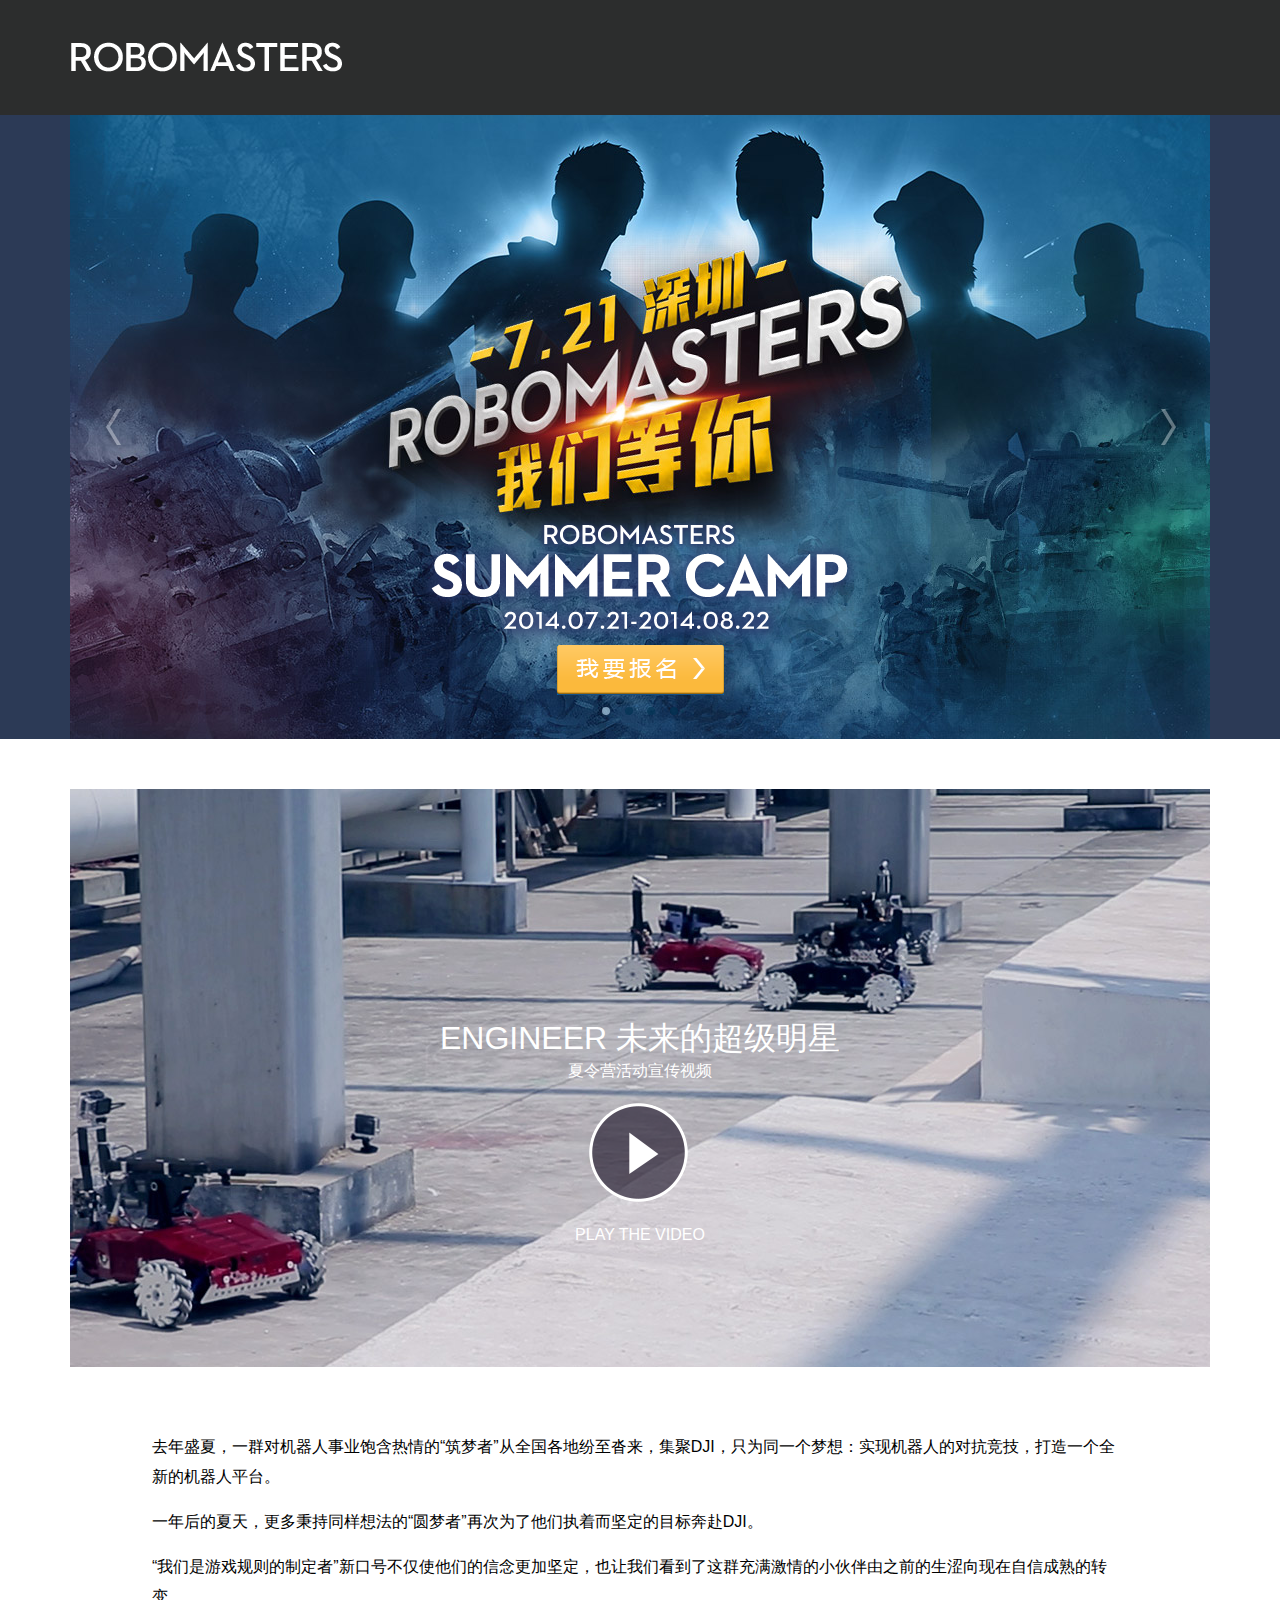
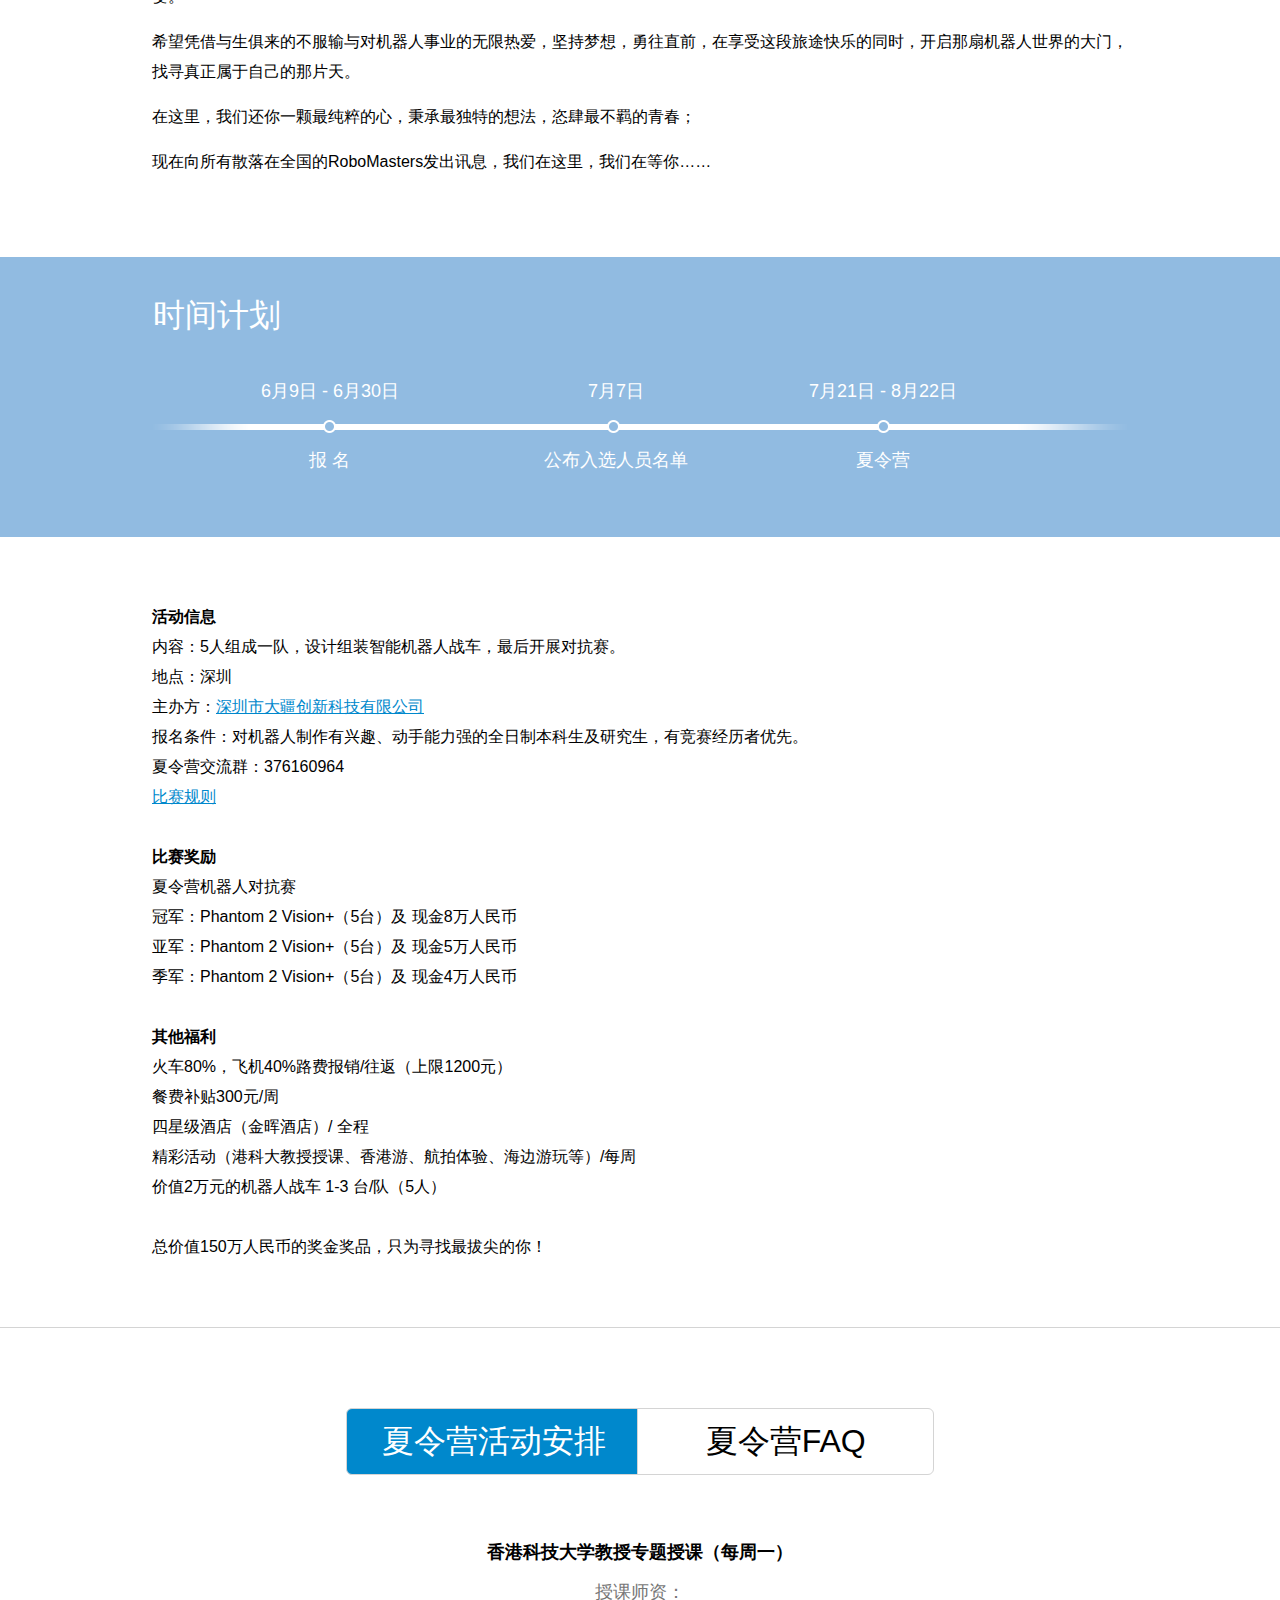
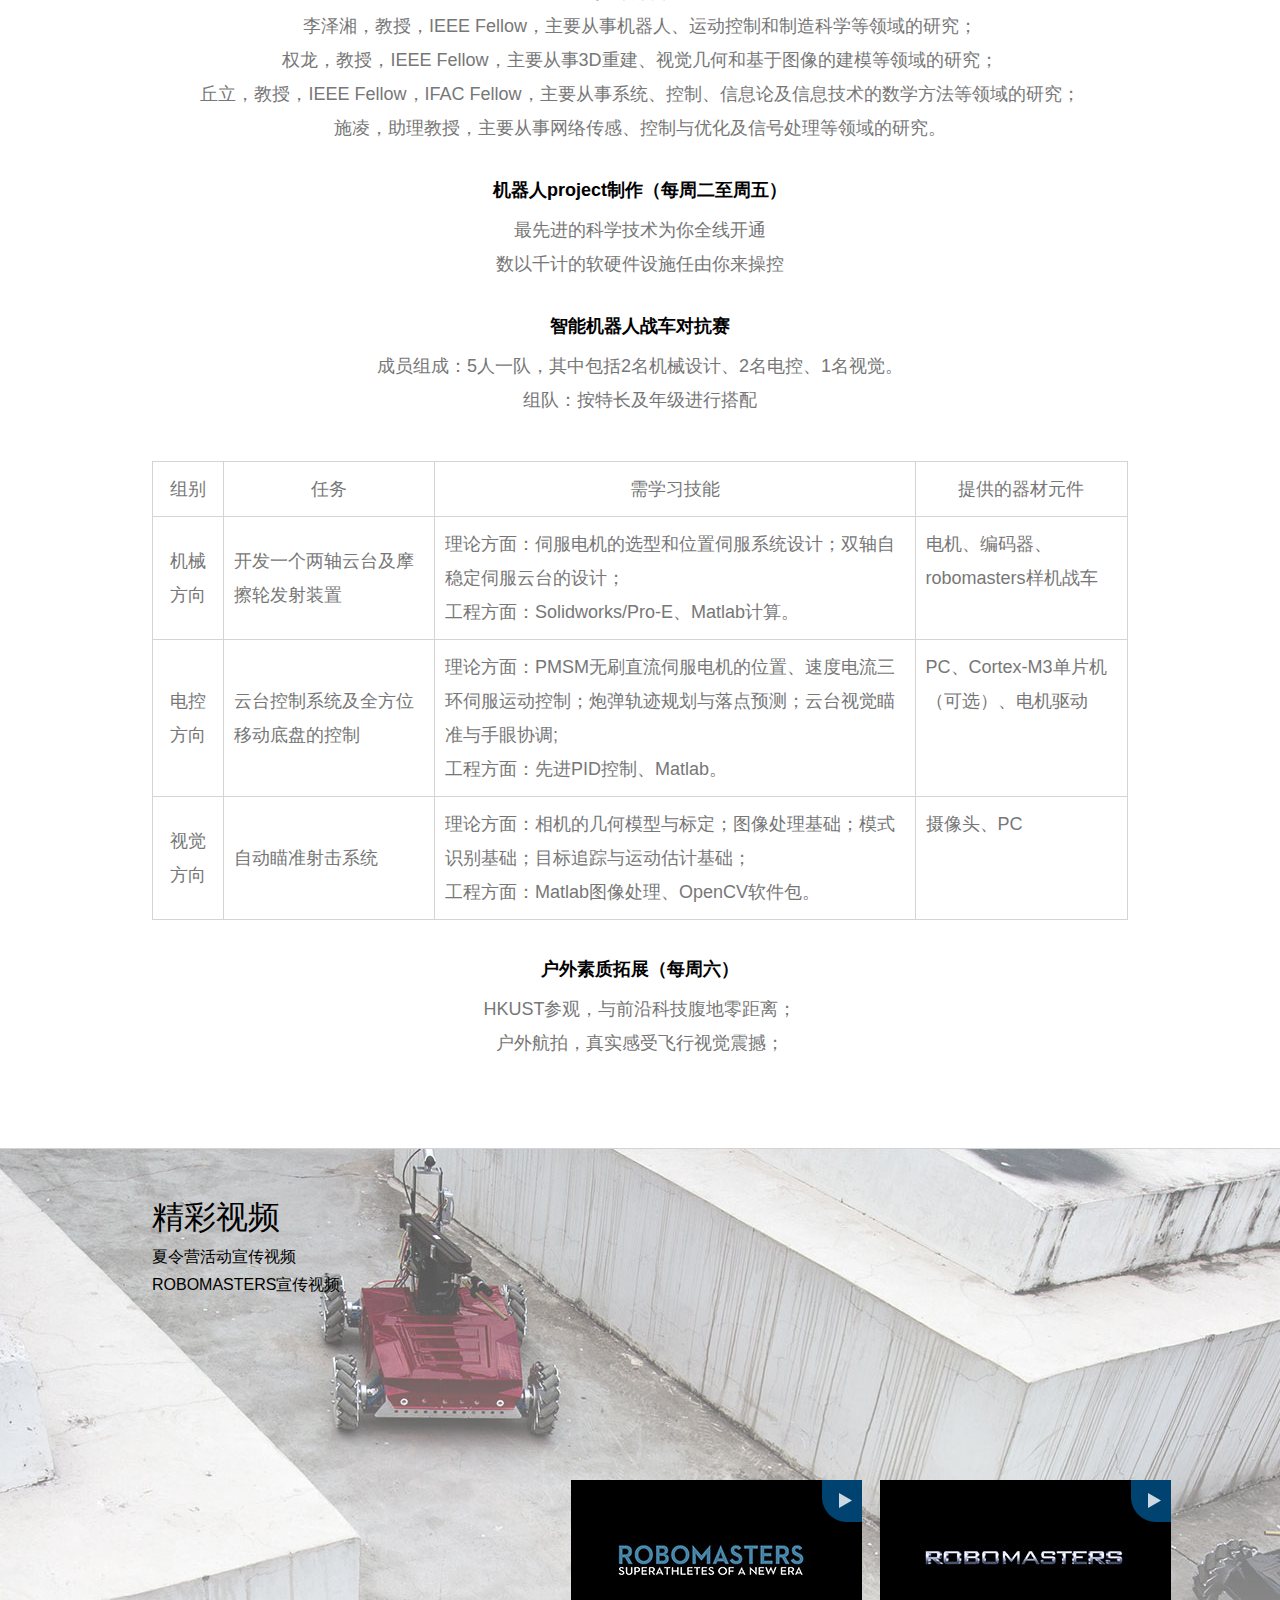
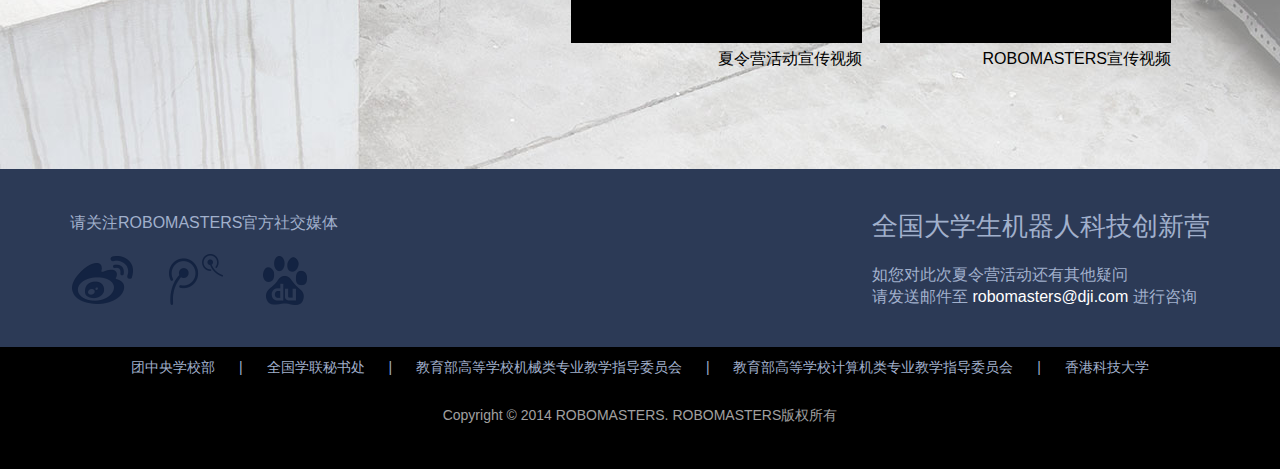
==== commit 89a054c6: "rule" ====
--- a/index.html
+++ b/index.html
@@ -123,8 +123,10 @@
 				<p><b>活动信息</b></p>
 				<p>内容：5人组成一队，设计组装智能机器人战车，最后开展对抗赛。</p>
 				<p>地点：深圳</p>
-				<p>主办方：<a href="http://weibo.com/DJIChina" target="_blank">@DJI大疆创新</a></p>
-				<p>报名条件：对机器人制作有兴趣、动手能力强的全日制本科生及研究生，有竞赛经历者优先。 </p>
+				<p>主办方：<a href="http://weibo.com/DJIChina" target="_blank">深圳市大疆创新科技有限公司</a></p>
+				<p>报名条件：对机器人制作有兴趣、动手能力强的全日制本科生及研究生，有竞赛经历者优先。</p>
+				<p>夏令营交流群：376160964</p>
+				<p><a href="rule.html" target="_blank">比赛规则</a></p>
 				<br>
 				<p><b>比赛奖励</b></p>
 				<p>夏令营机器人对抗赛</p>
@@ -292,7 +294,7 @@
 
 	</div>
 
-	<div class="pop-mask"></div>
+	<div class="pop-mask" style="display:none"></div>
 
 	<div id="publicity_video" class="pop normal" style="display:none;top:50px;">
 		<a class="spr pop-close"></a>
@@ -331,22 +333,21 @@
 <script type="text/javascript">
 	
 	$(document).ready(function(){
-		$('.pop-mask').css('display', 'none');
-		$('.pop').css('display', 'none');
-
+		
 		// tab切换
 		$('.js_tab_arrange').click(function() {
-			$('.arrange_faq').removeClass('active-faq')
+			$('.arrange_faq').removeClass('active-faq');
 			$('.arrange_faq').addClass('active-arrange');
 		});
 		$('.js_tab_faq').click(function() {
-			$('.arrange_faq').removeClass('active-arrange')
+			$('.arrange_faq').removeClass('active-arrange');
 			$('.arrange_faq').addClass('active-faq');
 		});
 
 		//  弹层展示
 		$('#publicity_video_play').click(function() {
 			$('.pop-mask').css('display', 'block');
+			// $('body').append('<div class="pop-mask"></div>');
 			$('#publicity_video').css('display', 'block');
 			if (isIDevice || !isUcDevice && isADevice ) {
 				$('#publicity_video .pop-cont').append('<video src="http://v.youku.com/player/getM3U8/vid/XNzE3OTA4Mjg4/type/flv/ts/v.m3u8" width="800" height="400" controls="controls"></video>');
@@ -358,6 +359,7 @@
 		});
 		$('#video_link_1').click(function() {
 			$('.pop-mask').css('display', 'block');
+			// $('body').append('<div class="pop-mask"></div>');
 			$('#video_show_1').css('display', 'block');
 			if (isIDevice || !isUcDevice && isADevice ) {
 				$('#video_show_1 .pop-cont').append('<video src="http://v.youku.com/player/getM3U8/vid/XNzE3OTA4Mjg4/type/flv/ts/v.m3u8" width="800" height="400" controls="controls"></video>');
@@ -368,6 +370,7 @@
 		});
 		$('#video_link_2').click(function() {
 			$('.pop-mask').css('display', 'block');
+			// $('body').append('<div class="pop-mask"></div>');
 			$('#video_show_2').css('display', 'block');
 			if (isIDevice || !isUcDevice && isADevice ) {
 				$('#video_show_2 .pop-cont').append('<video src="http://v.youku.com/player/getM3U8/vid/XNzE3OTAwNDUy/type/flv/ts/v.m3u8" width="800" height="400" controls="controls"></video>');
--- a/css/style.css
+++ b/css/style.css
@@ -152,6 +152,8 @@
 .form-content .table-form{position: relative;width: 100%;padding-bottom: 26px;overflow: hidden;}
 .form-content .add-btn{display: block;position: absolute;right:34px;bottom:26px;width: 26px;height: 26px;background: url(../img/add.png) no-repeat;}
 
+.rule-box p{margin-bottom:10px;text-indent: 1em;line-height: 28px;}
+
 .footer{width:100%;height:176px;background-color:#C0C0C0;}
 .footer ul{padding-top:40px;}
 .footer li{float:left;width:300px;margin-left:80px;color:#FFF;font-size:14px;line-height:20px;}
